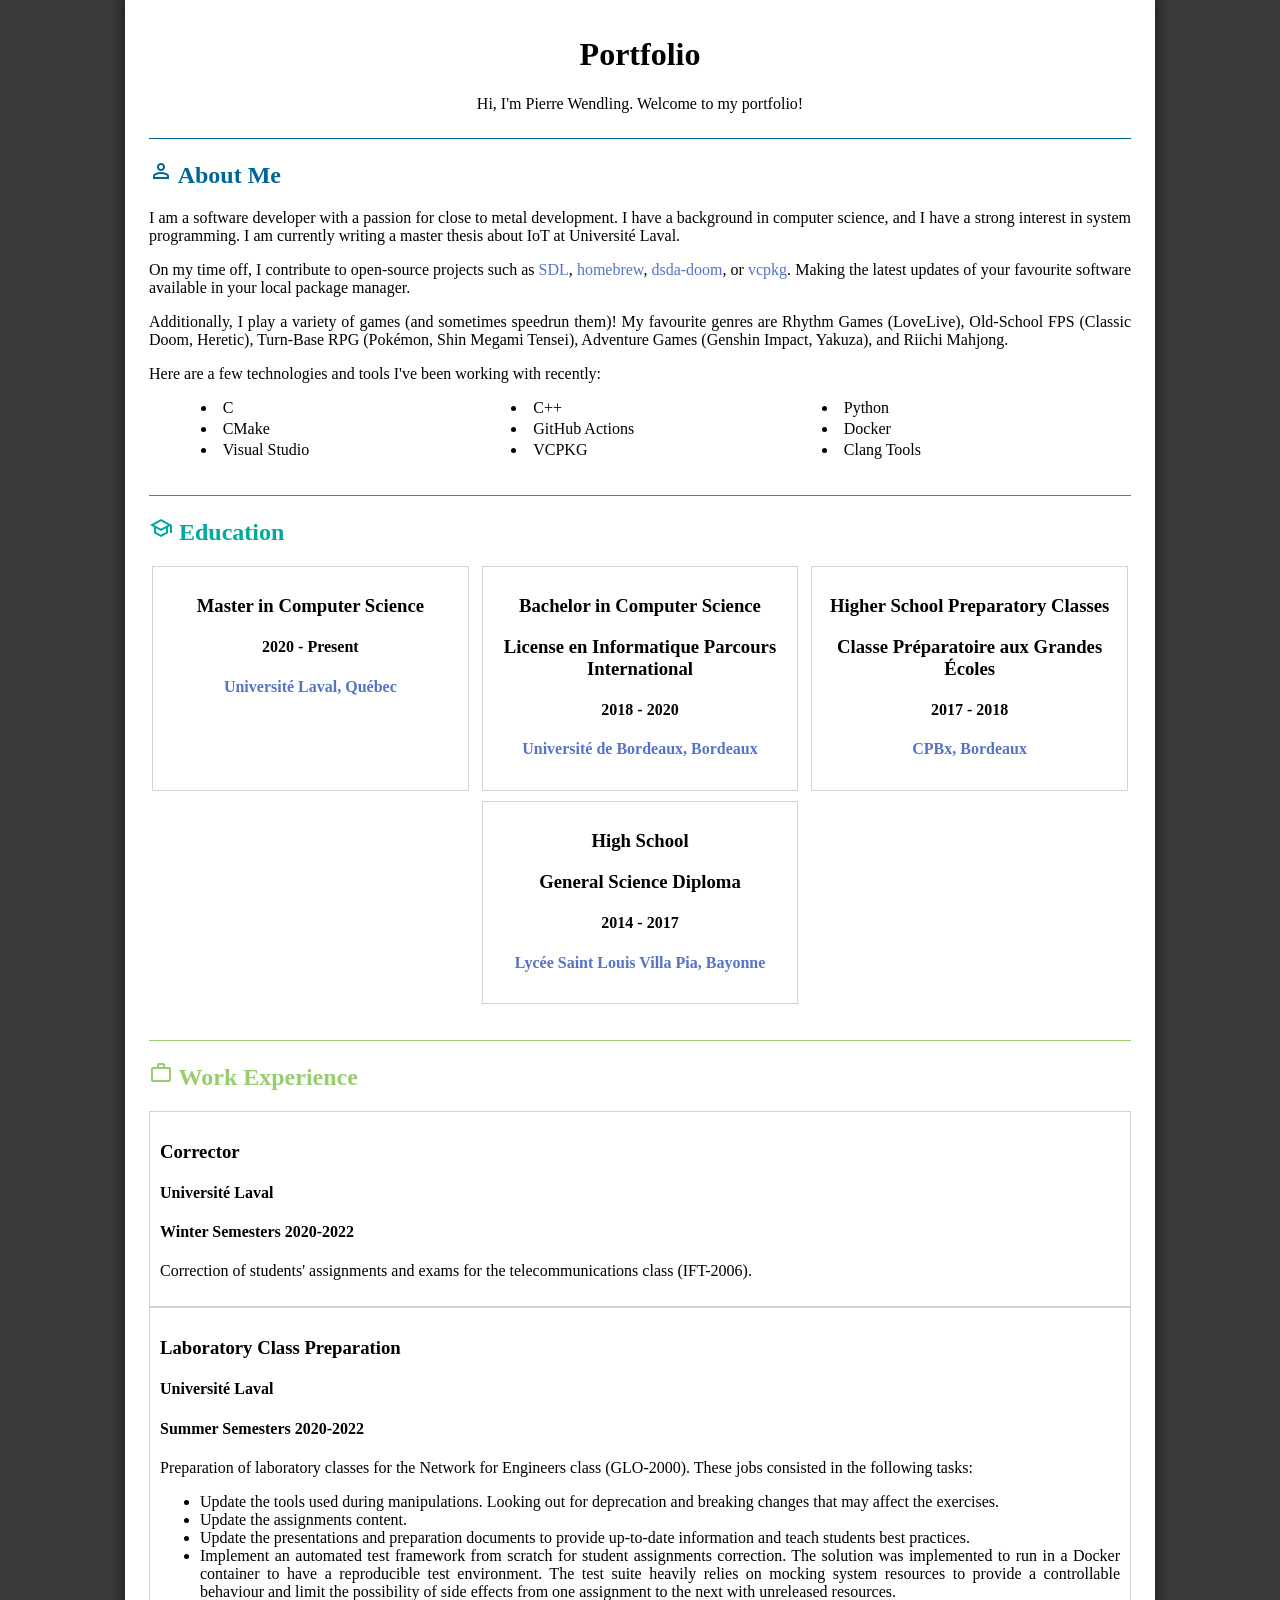
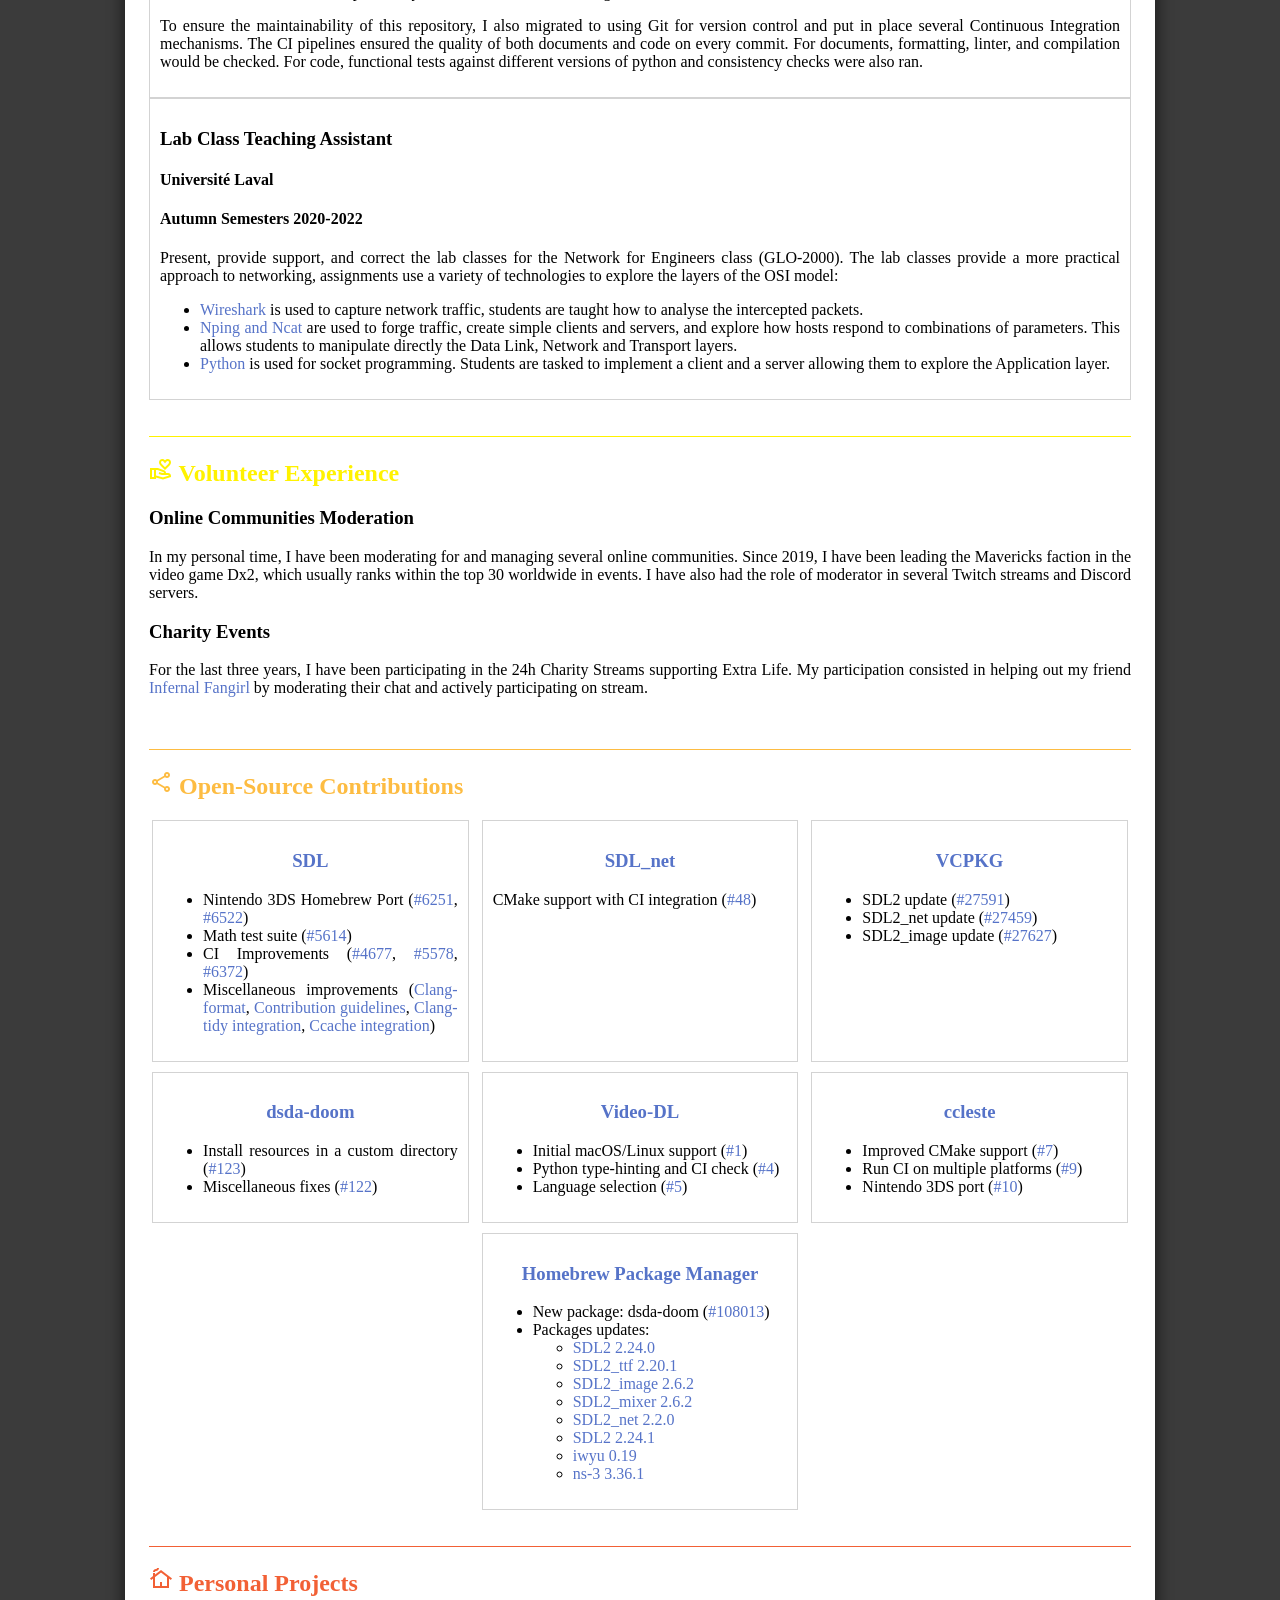
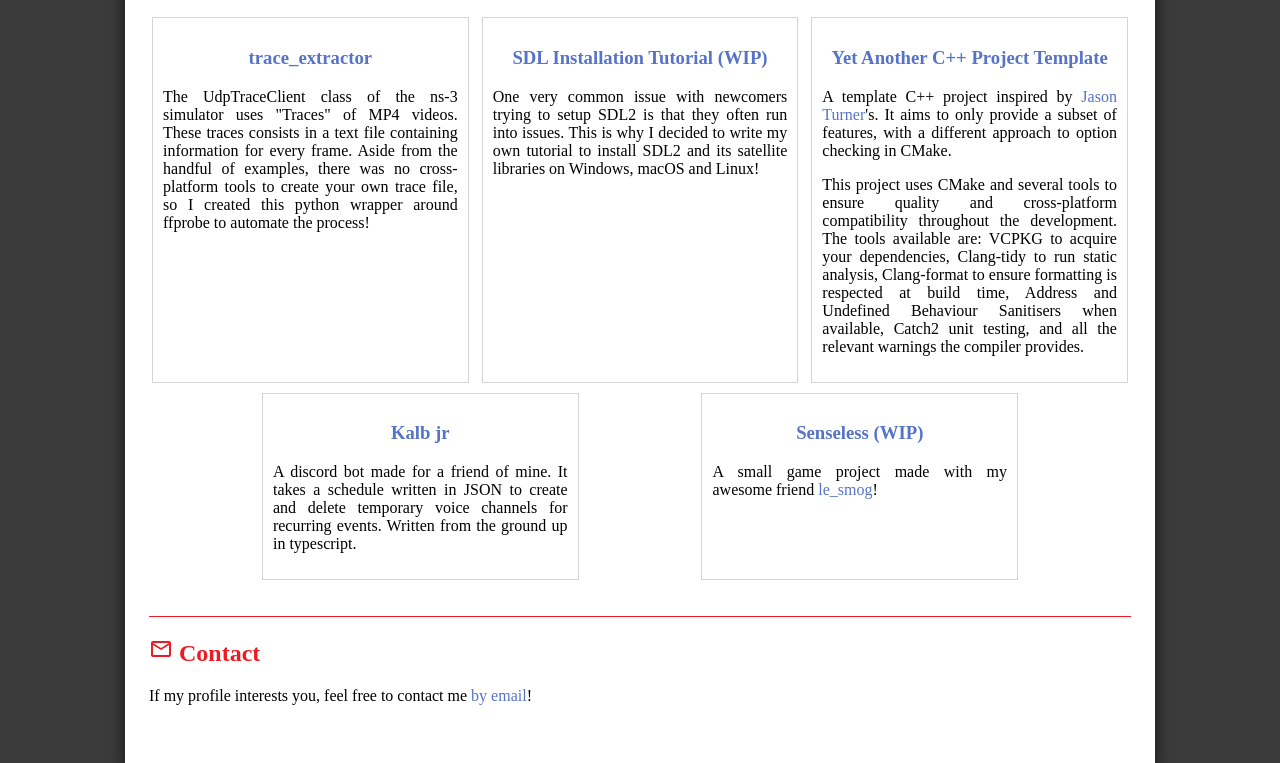
==== docs/index.html @ 78f1911e "Move files to please GitHub." ====
<!DOCTYPE html>
<html>
  <meta http-equiv="Content-Type" content="text/html; charset=UTF-8" />
  <meta name="viewport" content="width=device-width" />
  <head>
    <title>Portfolio</title>
    <link rel="stylesheet" href="styles.css" />
    <link
      href="https://fonts.googleapis.com/css2?family=Material+Symbols+Outlined"
      rel="stylesheet"
    />
  </head>
  <body>
    <div id="header">
      <h1>Portfolio</h1>
      <p>Hi, I'm Pierre Wendling. Welcome to my portfolio!</p>
    </div>
    <div id="main">
      <div class="category">
        <div class="category-header">
          <h2><i class="material-symbols-outlined">person</i> About Me</h2>
        </div>
        <p>
          I am a software developer with a passion for close to metal
          development. I have a background in computer science, and I have a
          strong interest in system programming. I am currently writing a master
          thesis about IoT at Université Laval.
        </p>
        <p>
          On my time off, I contribute to open-source projects such as
          <a href="https://libsdl.org/">SDL</a>,
          <a href="https://brew.sh/">homebrew</a>,
          <a href="https://github.com/kraflab/dsda-doom">dsda-doom</a>, or
          <a href="https://vcpkg.io/">vcpkg</a>. Making the latest updates of
          your favourite software available in your local package manager.
        </p>
        <p>
          Additionally, I play a variety of games (and sometimes speedrun them)!
          My favourite genres are Rhythm Games (LoveLive), Old-School FPS
          (Classic Doom, Heretic), Turn-Base RPG (Pokémon, Shin Megami Tensei),
          Adventure Games (Genshin Impact, Yakuza), and Riichi Mahjong.
        </p>
        <p>
          Here are a few technologies and tools I've been working with recently:
        </p>
        <div class="flex-list">
          <li>C</li>
          <li>C++</li>
          <li>Python</li>
          <li>CMake</li>
          <li>GitHub Actions</li>
          <li>Docker</li>
          <li>Visual Studio</li>
          <li>VCPKG</li>
          <li>Clang Tools</li>
        </div>
      </div>

      <div class="category">
        <div class="category-header">
          <h2><i class="material-symbols-outlined">school</i> Education</h2>
        </div>

        <div class="box">
          <div class="box-content">
            <h3>Master in Computer Science</h3>
            <h4>2020 - Present</h4>
            <h4><a href="https://ulaval.ca">Université Laval, Québec</a></h4>
          </div>
          <div class="box-content">
            <h3>Bachelor in Computer Science</h3>
            <h3>License en Informatique Parcours International</h3>
            <h4>2018 - 2020</h4>
            <h4>
              <a href="https://www.u-bordeaux.fr/"
                >Université de Bordeaux, Bordeaux</a
              >
            </h4>
          </div>
          <div class="box-content">
            <h3>Higher School Preparatory Classes</h3>
            <h3>Classe Préparatoire aux Grandes Écoles</h3>
            <h4>2017 - 2018</h4>
            <h4>
              <a
                href="https://jechoisis.u-bordeaux.fr/choisir/sciences-et-technologies/annees-preparatoires/cycle-preparatoire-de-bordeaux"
                >CPBx, Bordeaux</a
              >
            </h4>
          </div>
          <div class="box-content">
            <h3>High School</h3>
            <h3>General Science Diploma</h3>
            <h4>2014 - 2017</h4>
            <h4>
              <a href="https://www.villapia.fr/"
                >Lycée Saint Louis Villa Pia, Bayonne</a
              >
            </h4>
          </div>
        </div>
      </div>
      <div class="category">
        <div class="category-header">
          <h2><i class="material-symbols-outlined">work</i> Work Experience</h2>
        </div>

        <div class="standalone-box">
          <h3>Corrector</h3>
          <h4>Université Laval</h4>
          <h4>Winter Semesters 2020-2022</h4>
          <p>
            Correction of students' assignments and exams for the
            telecommunications class (IFT-2006).
          </p>
        </div>

        <div class="standalone-box">
          <h3>Laboratory Class Preparation</h3>
          <h4>Université Laval</h4>
          <h4>Summer Semesters 2020-2022</h4>
          <p>
            Preparation of laboratory classes for the Network for Engineers
            class (GLO-2000). These jobs consisted in the following tasks:
          </p>
          <ul>
            <li>
              Update the tools used during manipulations. Looking out for
              deprecation and breaking changes that may affect the exercises.
            </li>
            <li>Update the assignments content.</li>
            <li>
              Update the presentations and preparation documents to provide
              up-to-date information and teach students best practices.
            </li>
            <li>
              Implement an automated test framework from scratch for student
              assignments correction. The solution was implemented to run in a
              Docker container to have a reproducible test environment. The test
              suite heavily relies on mocking system resources to provide a
              controllable behaviour and limit the possibility of side effects
              from one assignment to the next with unreleased resources.
            </li>
          </ul>
          <p>
            To ensure the maintainability of this repository, I also migrated to
            using Git for version control and put in place several Continuous
            Integration mechanisms. The CI pipelines ensured the quality of both
            documents and code on every commit. For documents, formatting,
            linter, and compilation would be checked. For code, functional tests
            against different versions of python and consistency checks were
            also ran.
          </p>
        </div>

        <div class="standalone-box">
          <h3>Lab Class Teaching Assistant</h3>
          <h4>Université Laval</h4>
          <h4>Autumn Semesters 2020-2022</h4>
          <p>
            Present, provide support, and correct the lab classes for the
            Network for Engineers class (GLO-2000). The lab classes provide a
            more practical approach to networking, assignments use a variety of
            technologies to explore the layers of the OSI model:
          </p>
          <ul>
            <li>
              <a href="https://www.wireshark.org/">Wireshark</a> is used to
              capture network traffic, students are taught how to analyse the
              intercepted packets.
            </li>
            <li>
              <a href="https://nmap.org/">Nping and Ncat</a> are used to forge
              traffic, create simple clients and servers, and explore how hosts
              respond to combinations of parameters. This allows students to
              manipulate directly the Data Link, Network and Transport layers.
            </li>
            <li>
              <a href="https://www.python.org/">Python</a> is used for socket
              programming. Students are tasked to implement a client and a
              server allowing them to explore the Application layer.
            </li>
          </ul>
        </div>
      </div>
      <div class="category">
        <div class="category-header">
          <h2>
            <i class="material-symbols-outlined">volunteer_activism</i>
            Volunteer Experience
          </h2>
        </div>

        <h3>Online Communities Moderation</h3>

        <p>
          In my personal time, I have been moderating for and managing several
          online communities. Since 2019, I have been leading the Mavericks
          faction in the video game Dx2, which usually ranks within the top 30
          worldwide in events. I have also had the role of moderator in several
          Twitch streams and Discord servers.
        </p>

        <h3>Charity Events</h3>

        <p>
          For the last three years, I have been participating in the 24h Charity
          Streams supporting Extra Life. My participation consisted in helping
          out my friend
          <a href="https://www.twitch.tv/infernal_fangirl">Infernal Fangirl</a>
          by moderating their chat and actively participating on stream.
        </p>
      </div>
      <div class="category">
        <div class="category-header">
          <h2>
            <i class="material-symbols-outlined">share</i> Open-Source
            Contributions
          </h2>
        </div>

        <div class="box">
          <div class="box-content">
            <h3><a href="https://github.com/libsdl-org/SDL">SDL</a></h3>
            <ul>
              <li>
                Nintendo 3DS Homebrew Port (<a
                  href="https://github.com/libsdl-org/SDL/pull/6251"
                  >#6251</a
                >,
                <a href="https://github.com/libsdl-org/SDL/pull/6522">#6522</a>)
              </li>
              <li>
                Math test suite (<a
                  href="https://github.com/libsdl-org/SDL/pull/5614"
                  >#5614</a
                >)
              </li>
              <li>
                CI Improvements (<a
                  href="https://github.com/libsdl-org/SDL/pull/4677"
                  >#4677</a
                >,
                <a href="https://github.com/libsdl-org/SDL/pull/5578">#5578</a>,
                <a href="https://github.com/libsdl-org/SDL/pull/6372">#6372</a>)
              </li>
              <li>
                Miscellaneous improvements (<a
                  href="https://github.com/libsdl-org/SDL/pull/5622"
                  >Clang-format</a
                >,
                <a href="https://github.com/libsdl-org/SDL/pull/5967"
                  >Contribution guidelines</a
                >,
                <a href="https://github.com/libsdl-org/SDL/pull/6448"
                  >Clang-tidy integration</a
                >,
                <a href="https://github.com/libsdl-org/SDL/pull/6523"
                  >Ccache integration</a
                >)
              </li>
            </ul>
          </div>
          <div class="box-content">
            <h3><a href="https://github.com/libsdl-org/SDL_net">SDL_net</a></h3>
            <p>
              CMake support with CI integration (<a
                href="https://github.com/libsdl-org/SDL_net/pull/48"
                >#48</a
              >)
            </p>
          </div>
          <div class="box-content">
            <h3><a href="https://github.com/microsoft/vcpkg">VCPKG</a></h3>
            <ul>
              <li>
                SDL2 update (<a
                  href="https://github.com/microsoft/vcpkg/pull/27591"
                  >#27591</a
                >)
              </li>
              <li>
                SDL2_net update (<a
                  href="https://github.com/microsoft/vcpkg/pull/27459"
                  >#27459</a
                >)
              </li>
              <li>
                SDL2_image update (<a
                  href="https://github.com/microsoft/vcpkg/pull/27627"
                  >#27627</a
                >)
              </li>
            </ul>
          </div>
          <div class="box-content">
            <h3>
              <a href="https://github.com/kraflab/dsda-doom">dsda-doom</a>
            </h3>
            <ul>
              <li>
                Install resources in a custom directory (<a
                  href="https://github.com/kraflab/dsda-doom/pull/123"
                  >#123</a
                >)
              </li>
              <li>
                Miscellaneous fixes (<a
                  href="https://github.com/kraflab/dsda-doom/pull/122"
                  >#122</a
                >)
              </li>
            </ul>
          </div>
          <div class="box-content">
            <h3>
              <a href="https://github.com/Kenshin9977/video-dl">Video-DL</a>
            </h3>
            <ul>
              <li>
                Initial macOS/Linux support (<a
                  href="https://github.com/Kenshin9977/video-dl/pull/1"
                  >#1</a
                >)
              </li>
              <li>
                Python type-hinting and CI check (<a
                  href="https://github.com/Kenshin9977/video-dl/pull/4"
                  >#4</a
                >)
              </li>
              <li>
                Language selection (<a
                  href="https://github.com/Kenshin9977/video-dl/pull/5"
                  >#5</a
                >)
              </li>
            </ul>
          </div>
          <div class="box-content">
            <h3>
              <a href="https://github.com/ngagesdk/ccleste">ccleste</a>
            </h3>
            <ul>
              <li>
                Improved CMake support (<a
                  href="https://github.com/ngagesdk/ccleste/pull/7"
                  >#7</a
                >)
              </li>
              <li>
                Run CI on multiple platforms (<a
                  href="https://github.com/ngagesdk/ccleste/pull/9"
                  >#9</a
                >)
              </li>
              <li>
                Nintendo 3DS port (<a
                  href="https://github.com/ngagesdk/ccleste/pull/10"
                  >#10</a
                >)
              </li>
            </ul>
          </div>
          <div class="box-content">
            <h3>
              <a href="https://github.com/Homebrew/homebrew-core"
                >Homebrew Package Manager</a
              >
            </h3>
            <ul>
              <li>
                New package: dsda-doom (<a
                  href="https://github.com/Homebrew/homebrew-core/pull/108013"
                  >#108013</a
                >)
              </li>
              <li>
                Packages updates:
                <ul>
                  <li>
                    <a
                      href="https://github.com/Homebrew/homebrew-core/pull/108465"
                      >SDL2 2.24.0</a
                    >
                  </li>
                  <li>
                    <a
                      href="https://github.com/Homebrew/homebrew-core/pull/108466"
                      >SDL2_ttf 2.20.1</a
                    >
                  </li>
                  <li>
                    <a
                      href="https://github.com/Homebrew/homebrew-core/pull/108467"
                      >SDL2_image 2.6.2</a
                    >
                  </li>
                  <li>
                    <a
                      href="https://github.com/Homebrew/homebrew-core/pull/108468"
                      >SDL2_mixer 2.6.2</a
                    >
                  </li>
                  <li>
                    <a
                      href="https://github.com/Homebrew/homebrew-core/pull/108470"
                      >SDL2_net 2.2.0</a
                    >
                  </li>
                  <li>
                    <a
                      href="https://github.com/Homebrew/homebrew-core/pull/112374"
                      >SDL2 2.24.1</a
                    >
                  </li>
                  <li>
                    <a
                      href="https://github.com/Homebrew/homebrew-core/pull/115014"
                      >iwyu 0.19</a
                    >
                  </li>
                  <li>
                    <a
                      href="https://github.com/Homebrew/homebrew-core/pull/108075"
                      >ns-3 3.36.1</a
                    >
                  </li>
                </ul>
              </li>
            </ul>
          </div>
        </div>
      </div>
      <div class="category">
        <div class="category-header">
          <h2>
            <i class="material-symbols-outlined">cottage</i> Personal Projects
          </h2>
        </div>

        <div class="box">
          <div class="box-content">
            <h3>
              <a href="https://github.com/FtZPetruska/trace_extractor"
                >trace_extractor</a
              >
            </h3>
            <p>
              The UdpTraceClient class of the ns-3 simulator uses "Traces" of
              MP4 videos. These traces consists in a text file containing
              information for every frame. Aside from the handful of examples,
              there was no cross-platform tools to create your own trace file,
              so I created this python wrapper around ffprobe to automate the
              process!
            </p>
          </div>
          <div class="box-content">
            <h3>
              <a href="https://ftzpetruska.github.io/SDL_tutorial/"
                >SDL Installation Tutorial (WIP)</a
              >
            </h3>
            <p>
              One very common issue with newcomers trying to setup SDL2 is that
              they often run into issues. This is why I decided to write my own
              tutorial to install SDL2 and its satellite libraries on Windows,
              macOS and Linux!
            </p>
          </div>
          <div class="box-content">
            <h3>
              <a
                href="https://github.com/FtZPetruska/Yet-Another-cpp-Project-Template"
                >Yet Another C++ Project Template</a
              >
            </h3>
            <p>
              A template C++ project inspired by
              <a
                href="https://github.com/cpp-best-practices/gui_starter_template"
                >Jason Turner</a
              >'s. It aims to only provide a subset of features, with a
              different approach to option checking in CMake.
            </p>

            <p>
              This project uses CMake and several tools to ensure quality and
              cross-platform compatibility throughout the development. The tools
              available are: VCPKG to acquire your dependencies, Clang-tidy to
              run static analysis, Clang-format to ensure formatting is
              respected at build time, Address and Undefined Behaviour
              Sanitisers when available, Catch2 unit testing, and all the
              relevant warnings the compiler provides.
            </p>
          </div>
          <div class="box-content">
            <h3>
              <a href="https://github.com/FtZPetruska/Kalb-jr">Kalb jr</a>
            </h3>
            <p>
              A discord bot made for a friend of mine. It takes a schedule
              written in JSON to create and delete temporary voice channels for
              recurring events. Written from the ground up in typescript.
            </p>
          </div>
          <div class="box-content">
            <h3>
              <a href="https://github.com/FtZPetruska/Senseless"
                >Senseless (WIP)</a
              >
            </h3>
            <p>
              A small game project made with my awesome friend
              <a href="https://github.com/le-smog">le_smog</a>!
            </p>
          </div>
        </div>
      </div>
      <div class="category">
        <div class="category-header">
          <h2><i class="material-symbols-outlined">mail</i> Contact</h2>
        </div>
        <p>
          If my profile interests you, feel free to contact me
          <a href="mailto:pierre.wendling.4@gmail.com">by email</a>!
        </p>
      </div>
    </div>
  </body>
</html>
---- docs/styles.css ----
:root {
  --primary: black;
  --bgColour: white;
}

@media (prefers-color-scheme: dark) {
  :root {
    --primary: white;
    --bgColour: #1b1b1b;
  }
}

html {
  background-color: #3b3b3b;

  --rainbow1: #006795;
  --rainbow2: #00a99d;
  --rainbow3: #98cc70;
  --rainbow4: #fff200;
  --rainbow5: #fdbc42;
  --rainbow6: #f26035;
  --rainbow7: #ed1b23;
}

body {
  background-color: var(--bgColour);
  color: var(--primary);
  margin: auto;
  max-width: 1000px;
  padding: 15px;
  box-shadow: 0px 0px 12px 5px #00000061;
}

#header > * {
  text-align: center;
}

.category {
  padding: 1vh 1vh 1vh 1vh;
  margin-bottom: 2vh;
}

.category:nth-child(1) .category-header {
  color: var(--rainbow1);
  border-top: 1px solid var(--rainbow1);
}
.category:nth-child(2) .category-header {
  color: var(--rainbow2);
  border-top: 1px solid var(--rainbow2);
}
.category:nth-child(3) .category-header {
  color: var(--rainbow3);
  border-top: 1px solid var(--rainbow3);
}
.category:nth-child(4) .category-header {
  color: var(--rainbow4);
  border-top: 1px solid var(--rainbow4);
}
.category:nth-child(5) .category-header {
  color: var(--rainbow5);
  border-top: 1px solid var(--rainbow5);
}
.category:nth-child(6) .category-header {
  color: var(--rainbow6);
  border-top: 1px solid var(--rainbow6);
}
.category:nth-child(7) .category-header {
  color: var(--rainbow7);
  border-top: 1px solid var(--rainbow7);
}

a {
  text-decoration: none;
  color: #5673c8;
}

a:hover {
  color: lightblue;
}

#main,
p {
  text-align: justify;
}

.flex-list {
  display: flex;
  flex-flow: row wrap;
  gap: 3px;
  max-width: 100%;
  align-items: center;
  justify-content: center;
  margin-left: 50px;
}

.flex-list > li {
  flex: 0 0 33%;
  min-width: 200px;
}

.standalone-box {
  padding: 10px;
  border: 1px solid lightgray;
}

.box {
  display: flex;
  flex-flow: row wrap;
  justify-content: space-evenly;
  gap: 10px;
}

.box > .box-content {
  padding: 10px;
  border: 1px solid lightgray;
  flex: 0 1 90%;
}

@media (min-width: 760px) {
  .box > .box-content {
    flex: 0 1 40%;
  }
}

@media (min-width: 1000px) {
  .box > .box-content {
    flex: 0 1 30%;
  }
}

.box-content > h3 {
  text-align: center;
}

.box-content > h4 {
  text-align: center;
}
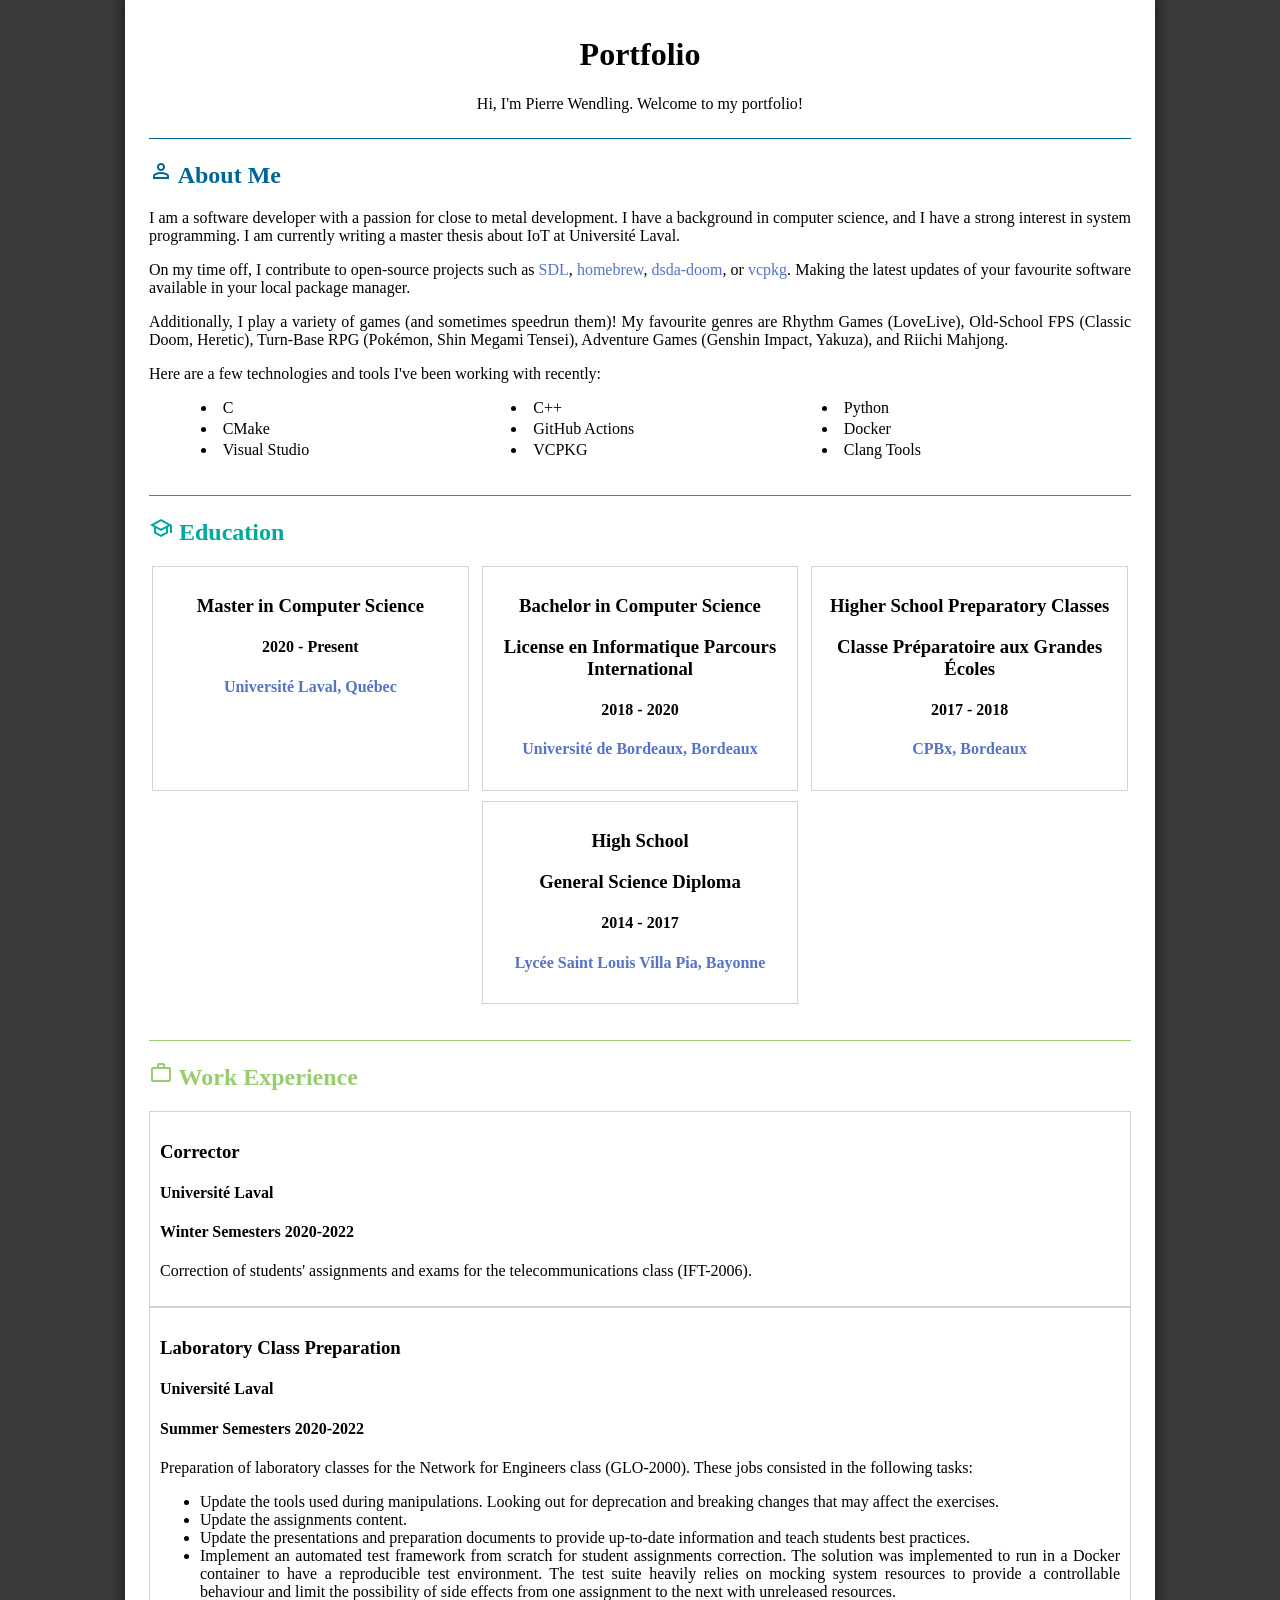
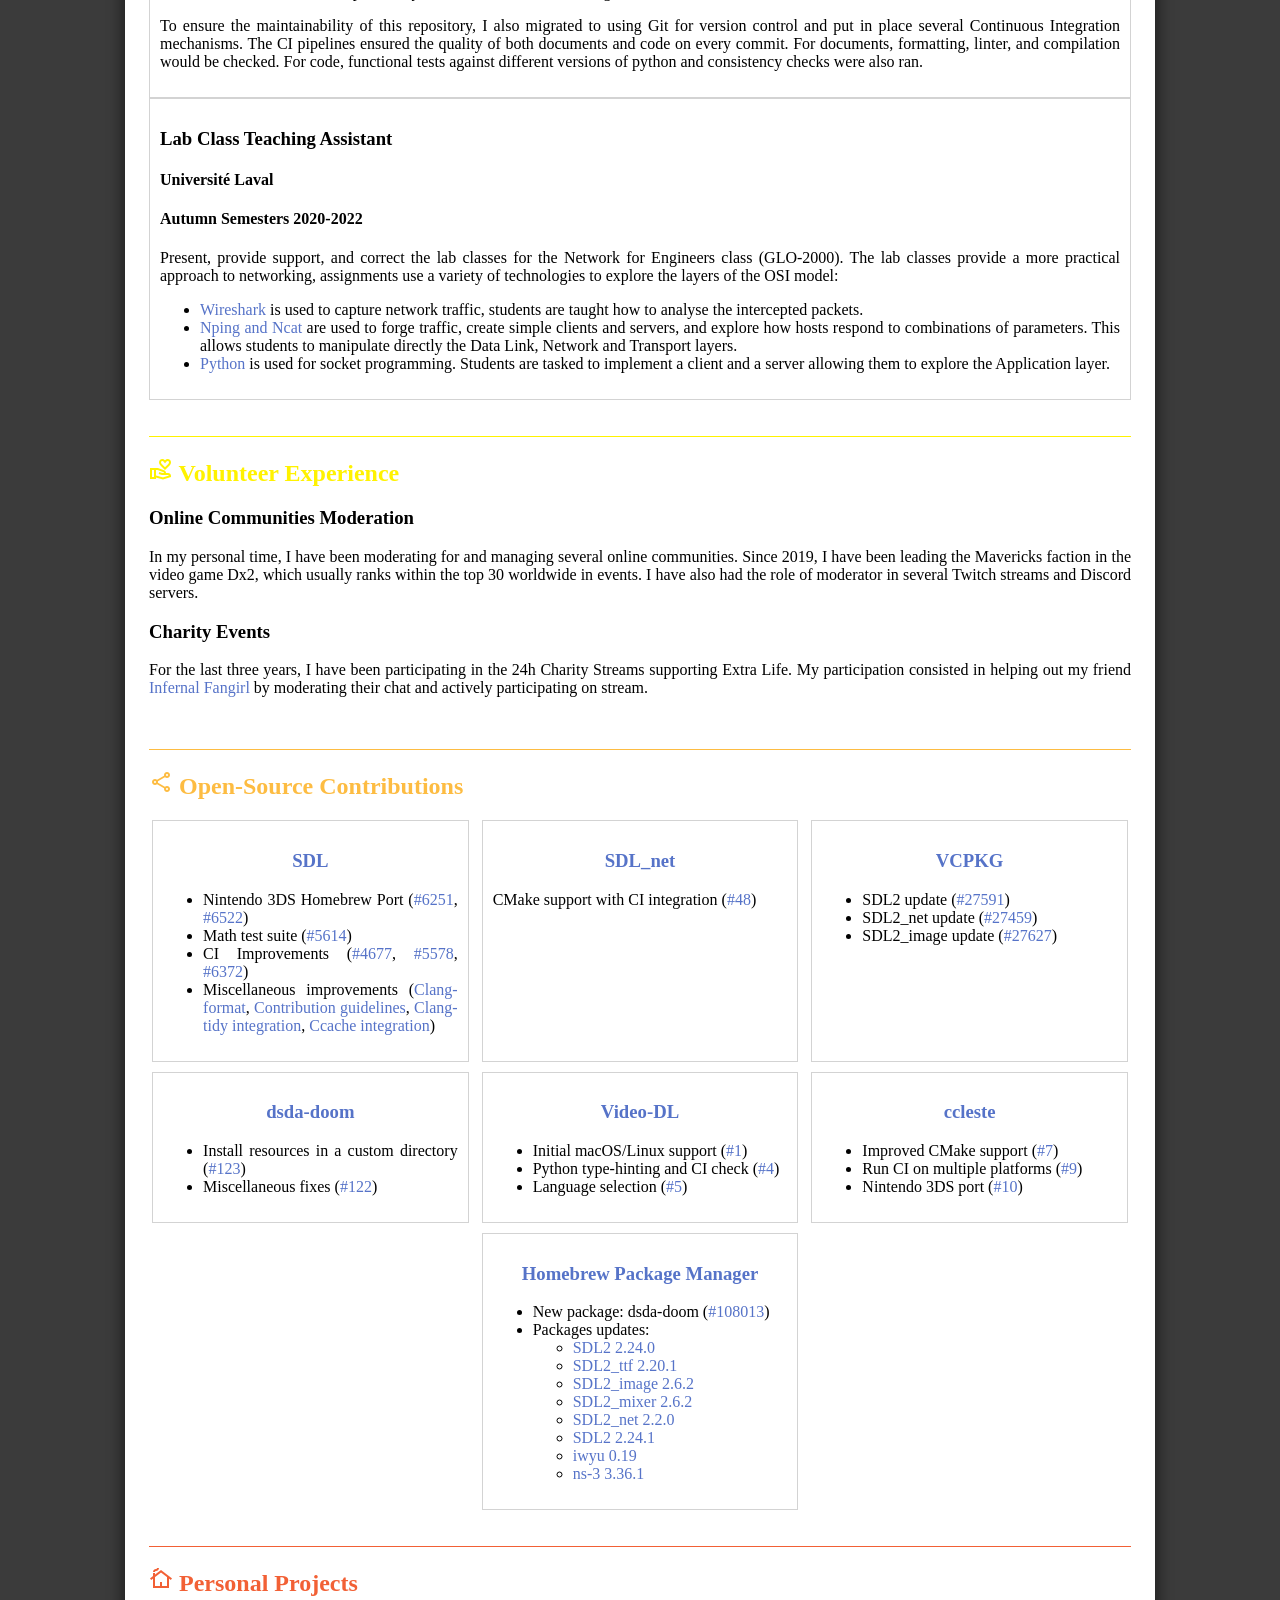
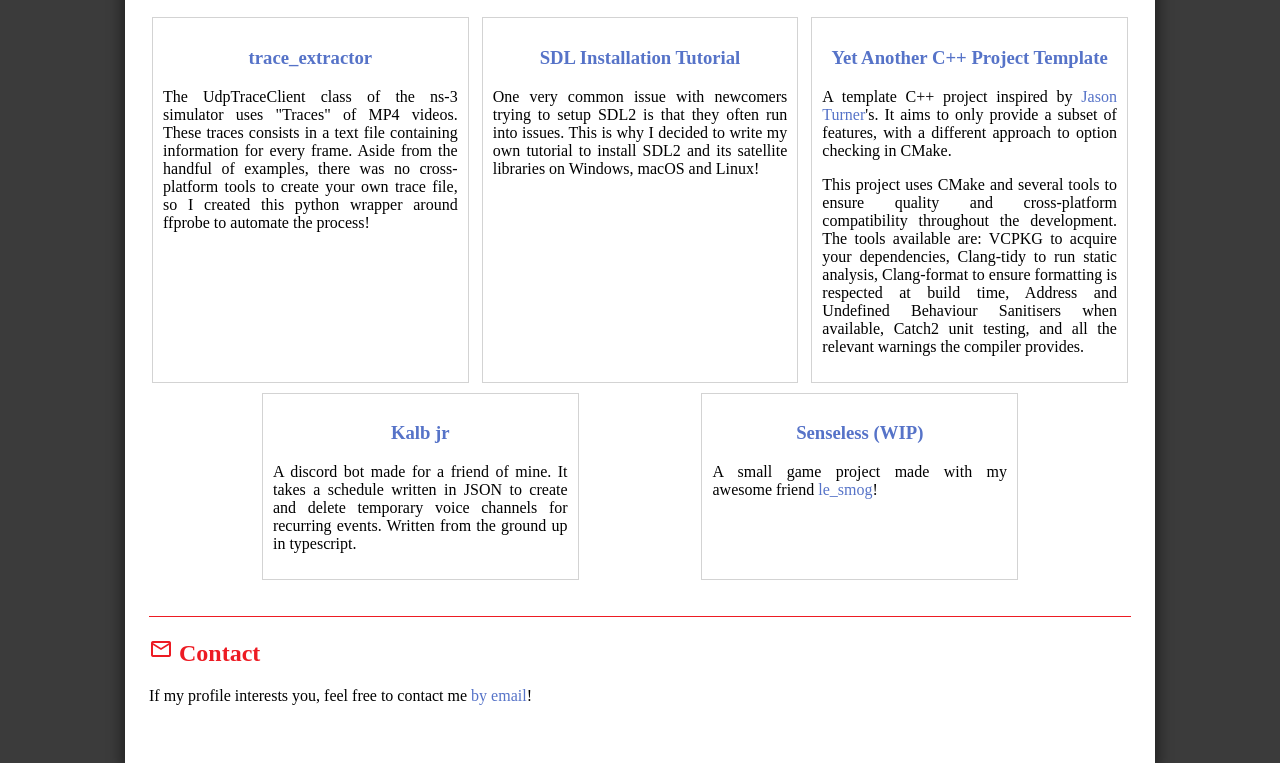
==== commit 9de23a04: "Remove `WIP` for SDL_tutorial, as it is published." ====
--- a/docs/index.html
+++ b/docs/index.html
@@ -458,7 +458,7 @@
           <div class="box-content">
             <h3>
               <a href="https://ftzpetruska.github.io/SDL_tutorial/"
-                >SDL Installation Tutorial (WIP)</a
+                >SDL Installation Tutorial</a
               >
             </h3>
             <p>
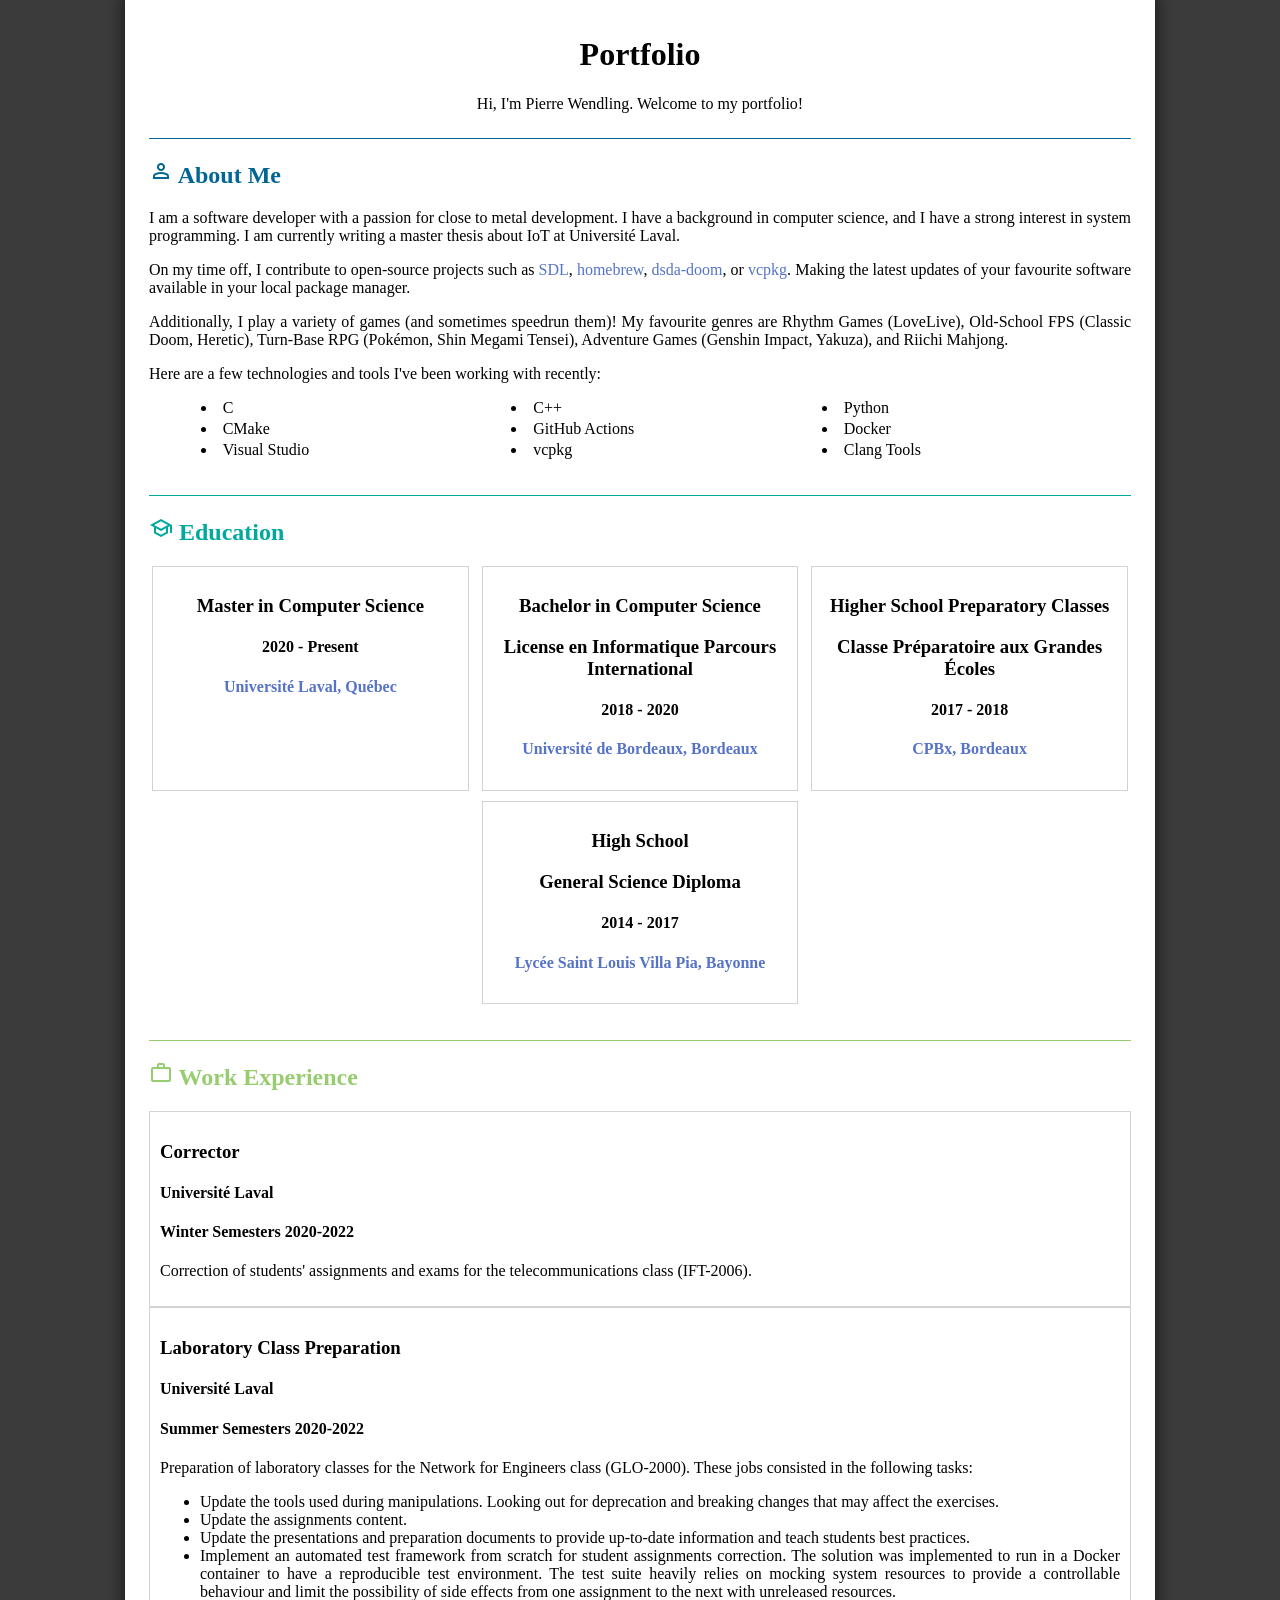
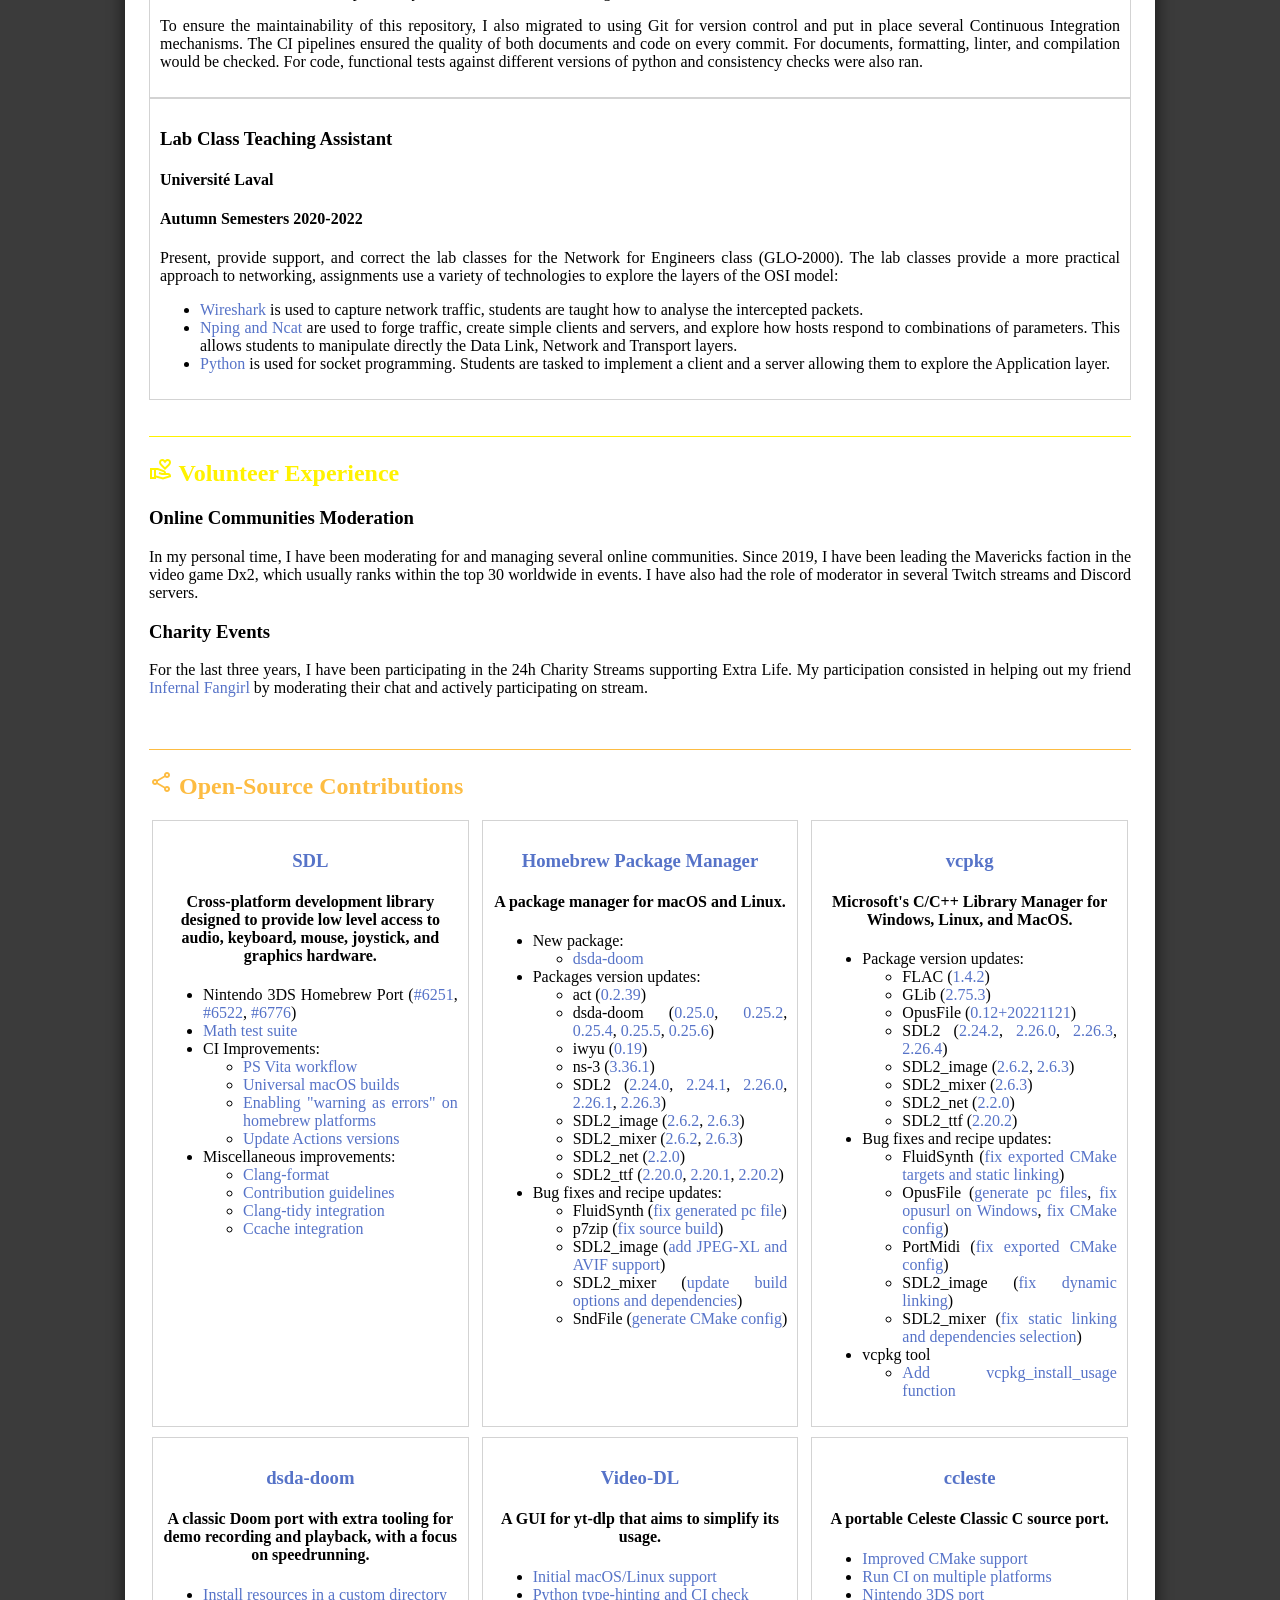
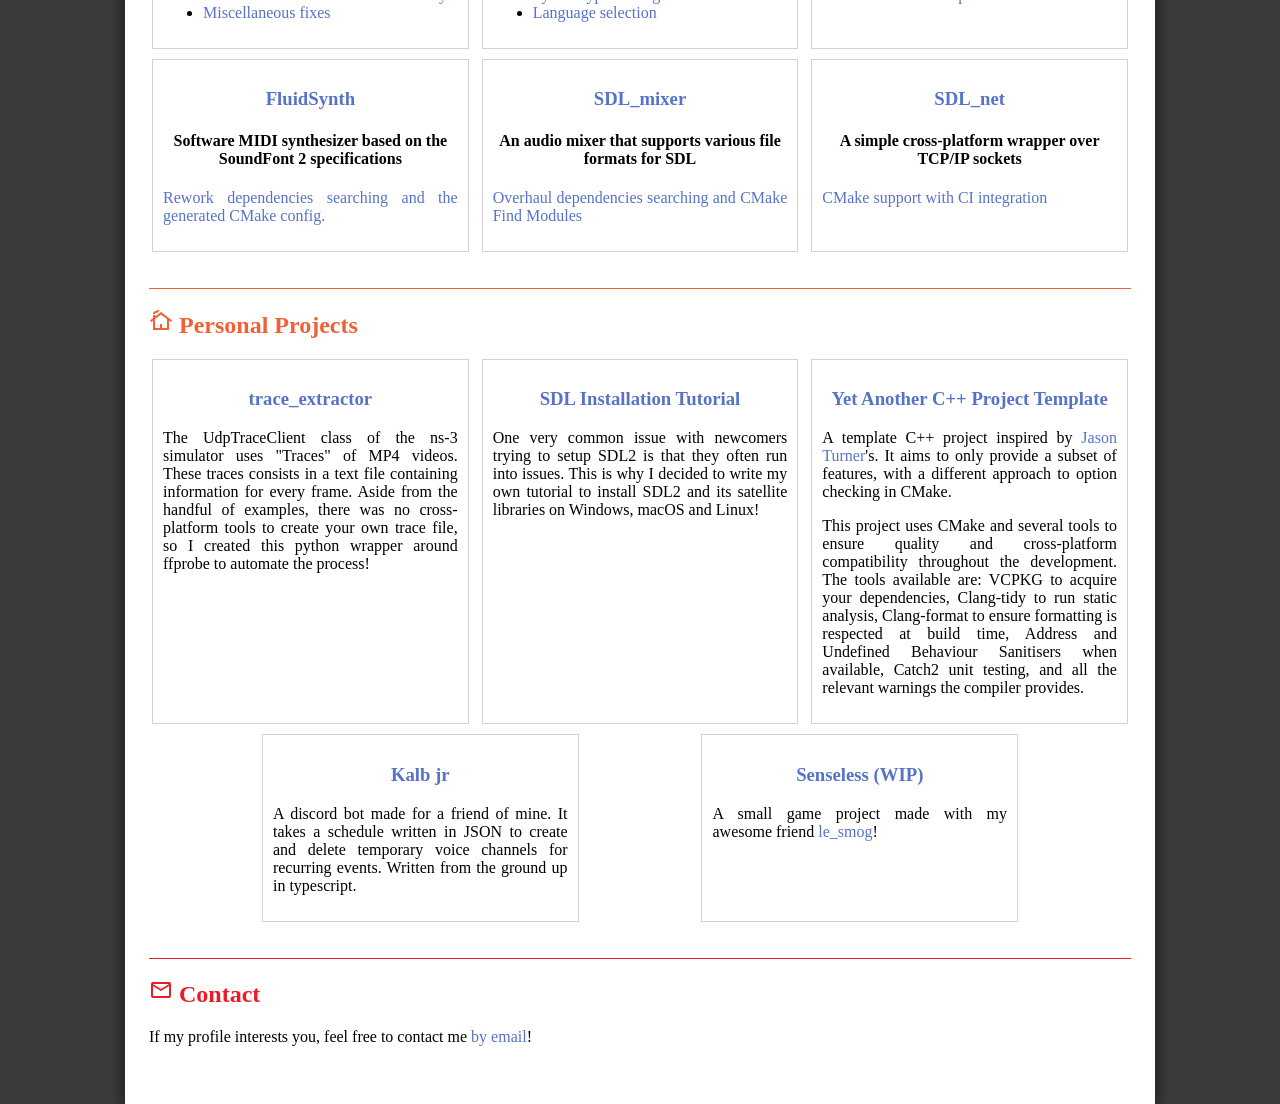
==== commit 611c488d: "Update contributions." ====
--- a/docs/index.html
+++ b/docs/index.html
@@ -51,7 +51,7 @@
           <li>GitHub Actions</li>
           <li>Docker</li>
           <li>Visual Studio</li>
-          <li>VCPKG</li>
+          <li>vcpkg</li>
           <li>Clang Tools</li>
         </div>
       </div>
@@ -222,143 +222,73 @@
         <div class="box">
           <div class="box-content">
             <h3><a href="https://github.com/libsdl-org/SDL">SDL</a></h3>
+            <h4>
+              Cross-platform development library designed to provide low level
+              access to audio, keyboard, mouse, joystick, and graphics hardware.
+            </h4>
             <ul>
               <li>
                 Nintendo 3DS Homebrew Port (<a
                   href="https://github.com/libsdl-org/SDL/pull/6251"
                   >#6251</a
                 >,
-                <a href="https://github.com/libsdl-org/SDL/pull/6522">#6522</a>)
-              </li>
-              <li>
-                Math test suite (<a
-                  href="https://github.com/libsdl-org/SDL/pull/5614"
-                  >#5614</a
-                >)
-              </li>
-              <li>
-                CI Improvements (<a
-                  href="https://github.com/libsdl-org/SDL/pull/4677"
-                  >#4677</a
-                >,
-                <a href="https://github.com/libsdl-org/SDL/pull/5578">#5578</a>,
-                <a href="https://github.com/libsdl-org/SDL/pull/6372">#6372</a>)
-              </li>
-              <li>
-                Miscellaneous improvements (<a
-                  href="https://github.com/libsdl-org/SDL/pull/5622"
-                  >Clang-format</a
-                >,
-                <a href="https://github.com/libsdl-org/SDL/pull/5967"
-                  >Contribution guidelines</a
-                >,
-                <a href="https://github.com/libsdl-org/SDL/pull/6448"
-                  >Clang-tidy integration</a
-                >,
-                <a href="https://github.com/libsdl-org/SDL/pull/6523"
-                  >Ccache integration</a
-                >)
-              </li>
-            </ul>
-          </div>
-          <div class="box-content">
-            <h3><a href="https://github.com/libsdl-org/SDL_net">SDL_net</a></h3>
-            <p>
-              CMake support with CI integration (<a
-                href="https://github.com/libsdl-org/SDL_net/pull/48"
-                >#48</a
-              >)
-            </p>
-          </div>
-          <div class="box-content">
-            <h3><a href="https://github.com/microsoft/vcpkg">VCPKG</a></h3>
-            <ul>
-              <li>
-                SDL2 update (<a
-                  href="https://github.com/microsoft/vcpkg/pull/27591"
-                  >#27591</a
-                >)
-              </li>
-              <li>
-                SDL2_net update (<a
-                  href="https://github.com/microsoft/vcpkg/pull/27459"
-                  >#27459</a
-                >)
-              </li>
-              <li>
-                SDL2_image update (<a
-                  href="https://github.com/microsoft/vcpkg/pull/27627"
-                  >#27627</a
-                >)
-              </li>
-            </ul>
-          </div>
-          <div class="box-content">
-            <h3>
-              <a href="https://github.com/kraflab/dsda-doom">dsda-doom</a>
-            </h3>
-            <ul>
-              <li>
-                Install resources in a custom directory (<a
-                  href="https://github.com/kraflab/dsda-doom/pull/123"
-                  >#123</a
-                >)
-              </li>
-              <li>
-                Miscellaneous fixes (<a
-                  href="https://github.com/kraflab/dsda-doom/pull/122"
-                  >#122</a
-                >)
-              </li>
-            </ul>
-          </div>
-          <div class="box-content">
-            <h3>
-              <a href="https://github.com/Kenshin9977/video-dl">Video-DL</a>
-            </h3>
-            <ul>
-              <li>
-                Initial macOS/Linux support (<a
-                  href="https://github.com/Kenshin9977/video-dl/pull/1"
-                  >#1</a
-                >)
-              </li>
-              <li>
-                Python type-hinting and CI check (<a
-                  href="https://github.com/Kenshin9977/video-dl/pull/4"
-                  >#4</a
-                >)
-              </li>
-              <li>
-                Language selection (<a
-                  href="https://github.com/Kenshin9977/video-dl/pull/5"
-                  >#5</a
-                >)
-              </li>
-            </ul>
-          </div>
-          <div class="box-content">
-            <h3>
-              <a href="https://github.com/ngagesdk/ccleste">ccleste</a>
-            </h3>
-            <ul>
-              <li>
-                Improved CMake support (<a
-                  href="https://github.com/ngagesdk/ccleste/pull/7"
-                  >#7</a
-                >)
-              </li>
-              <li>
-                Run CI on multiple platforms (<a
-                  href="https://github.com/ngagesdk/ccleste/pull/9"
-                  >#9</a
-                >)
-              </li>
-              <li>
-                Nintendo 3DS port (<a
-                  href="https://github.com/ngagesdk/ccleste/pull/10"
-                  >#10</a
-                >)
+                <a href="https://github.com/libsdl-org/SDL/pull/6522">#6522</a>,
+                <a href="https://github.com/libsdl-org/SDL/pull/6776">#6776</a>)
+              </li>
+              <li>
+                <a href="https://github.com/libsdl-org/SDL/pull/5614"
+                  >Math test suite</a
+                >
+              </li>
+              <li>
+                CI Improvements:
+                <ul>
+                  <li>
+                    <a href="https://github.com/libsdl-org/SDL/pull/4677"
+                      >PS Vita workflow</a
+                    >
+                  </li>
+                  <li>
+                    <a href="https://github.com/libsdl-org/SDL/pull/5578"
+                      >Universal macOS builds</a
+                    >
+                  </li>
+                  <li>
+                    <a href="https://github.com/libsdl-org/SDL/pull/6372"
+                      >Enabling "warning as errors" on homebrew platforms</a
+                    >
+                  </li>
+                  <li>
+                    <a href="https://github.com/libsdl-org/SDL/pull/6386"
+                      >Update Actions versions</a
+                    >
+                  </li>
+                </ul>
+              </li>
+              <li>
+                Miscellaneous improvements:
+                <ul>
+                  <li>
+                    <a href="https://github.com/libsdl-org/SDL/pull/5622"
+                      >Clang-format</a
+                    >
+                  </li>
+                  <li>
+                    <a href="https://github.com/libsdl-org/SDL/pull/5967"
+                      >Contribution guidelines</a
+                    >
+                  </li>
+                  <li>
+                    <a href="https://github.com/libsdl-org/SDL/pull/6448"
+                      >Clang-tidy integration</a
+                    >
+                  </li>
+                  <li>
+                    <a href="https://github.com/libsdl-org/SDL/pull/6523"
+                      >Ccache integration</a
+                    >
+                  </li>
+                </ul>
               </li>
             </ul>
           </div>
@@ -368,67 +298,386 @@
                 >Homebrew Package Manager</a
               >
             </h3>
+            <h4>A package manager for macOS and Linux.</h4>
             <ul>
               <li>
-                New package: dsda-doom (<a
-                  href="https://github.com/Homebrew/homebrew-core/pull/108013"
-                  >#108013</a
-                >)
-              </li>
-              <li>
-                Packages updates:
+                New package:
                 <ul>
                   <li>
                     <a
+                      href="https://github.com/Homebrew/homebrew-core/pull/108013"
+                      >dsda-doom</a
+                    >
+                  </li>
+                </ul>
+              </li>
+              <li>
+                Packages version updates:
+                <ul>
+                  <li>
+                    act (<a
+                      href="https://github.com/Homebrew/homebrew-core/pull/120760"
+                      >0.2.39</a
+                    >)
+                  </li>
+                  <li>
+                    dsda-doom (<a
+                      href="https://github.com/Homebrew/homebrew-core/pull/118830"
+                      >0.25.0</a
+                    >,
+                    <a
+                      href="https://github.com/Homebrew/homebrew-core/pull/119159"
+                      >0.25.2</a
+                    >,
+                    <a
+                      href="https://github.com/Homebrew/homebrew-core/pull/120260"
+                      >0.25.4</a
+                    >,
+                    <a
+                      href="https://github.com/Homebrew/homebrew-core/pull/120665"
+                      >0.25.5</a
+                    >,
+                    <a
+                      href="https://github.com/Homebrew/homebrew-core/pull/120677"
+                      >0.25.6</a
+                    >)
+                  </li>
+                  <li>
+                    iwyu (<a
+                      href="https://github.com/Homebrew/homebrew-core/pull/115014"
+                      >0.19</a
+                    >)
+                  </li>
+                  <li>
+                    ns-3 (<a
+                      href="https://github.com/Homebrew/homebrew-core/pull/108075"
+                      >3.36.1</a
+                    >)
+                  </li>
+                  <li>
+                    SDL2 (<a
                       href="https://github.com/Homebrew/homebrew-core/pull/108465"
-                      >SDL2 2.24.0</a
-                    >
-                  </li>
-                  <li>
+                      >2.24.0</a
+                    >,
+                    <a
+                      href="https://github.com/Homebrew/homebrew-core/pull/112374"
+                      >2.24.1</a
+                    >,
+                    <a
+                      href="https://github.com/Homebrew/homebrew-core/pull/116395"
+                      >2.26.0</a
+                    >,
+                    <a
+                      href="https://github.com/Homebrew/homebrew-core/pull/117110"
+                      >2.26.1</a
+                    >,
+                    <a
+                      href="https://github.com/Homebrew/homebrew-core/pull/122482"
+                      >2.26.3</a
+                    >)
+                  </li>
+                  <li>
+                    SDL2_image (<a
+                      href="https://github.com/Homebrew/homebrew-core/pull/108467"
+                      >2.6.2</a
+                    >,
+                    <a
+                      href="https://github.com/Homebrew/homebrew-core/pull/122489"
+                      >2.6.3</a
+                    >)
+                  </li>
+                  <li>
+                    SDL2_mixer (<a
+                      href="https://github.com/Homebrew/homebrew-core/pull/108468"
+                      >2.6.2</a
+                    >,
+                    <a
+                      href="https://github.com/Homebrew/homebrew-core/pull/122500"
+                      >2.6.3</a
+                    >)
+                  </li>
+                  <li>
+                    SDL2_net (<a
+                      href="https://github.com/Homebrew/homebrew-core/pull/108470"
+                      >2.2.0</a
+                    >)
+                  </li>
+                  <li>
+                    SDL2_ttf (<a
+                      href="https://github.com/Homebrew/homebrew-core/pull/105917"
+                      >2.20.0</a
+                    >,
                     <a
                       href="https://github.com/Homebrew/homebrew-core/pull/108466"
-                      >SDL2_ttf 2.20.1</a
-                    >
-                  </li>
-                  <li>
-                    <a
-                      href="https://github.com/Homebrew/homebrew-core/pull/108467"
-                      >SDL2_image 2.6.2</a
-                    >
-                  </li>
-                  <li>
-                    <a
-                      href="https://github.com/Homebrew/homebrew-core/pull/108468"
-                      >SDL2_mixer 2.6.2</a
-                    >
-                  </li>
-                  <li>
-                    <a
-                      href="https://github.com/Homebrew/homebrew-core/pull/108470"
-                      >SDL2_net 2.2.0</a
-                    >
-                  </li>
-                  <li>
-                    <a
-                      href="https://github.com/Homebrew/homebrew-core/pull/112374"
-                      >SDL2 2.24.1</a
-                    >
-                  </li>
-                  <li>
-                    <a
-                      href="https://github.com/Homebrew/homebrew-core/pull/115014"
-                      >iwyu 0.19</a
-                    >
-                  </li>
-                  <li>
-                    <a
-                      href="https://github.com/Homebrew/homebrew-core/pull/108075"
-                      >ns-3 3.36.1</a
-                    >
+                      >2.20.1</a
+                    >,
+                    <a
+                      href="https://github.com/Homebrew/homebrew-core/pull/122505"
+                      >2.20.2</a
+                    >)
                   </li>
                 </ul>
               </li>
+              <li>
+                Bug fixes and recipe updates:
+                <ul>
+                  <li>
+                    FluidSynth (<a
+                      href="https://github.com/Homebrew/homebrew-core/pull/126004"
+                      >fix generated pc file</a
+                    >)
+                  </li>
+                  <li>
+                    p7zip (<a
+                      href="https://github.com/Homebrew/homebrew-core/pull/124758"
+                      >fix source build</a
+                    >)
+                  </li>
+                  <li>
+                    SDL2_image (<a
+                      href="https://github.com/Homebrew/homebrew-core/pull/118211"
+                      >add JPEG-XL and AVIF support</a
+                    >)
+                  </li>
+                  <li>
+                    SDL2_mixer (<a
+                      href="https://github.com/Homebrew/homebrew-core/pull/123028"
+                      >update build options and dependencies</a
+                    >)
+                  </li>
+                  <li>
+                    SndFile (<a
+                      href="https://github.com/Homebrew/homebrew-core/pull/123663"
+                      >generate CMake config</a
+                    >)
+                  </li>
+                </ul>
+              </li>
             </ul>
+          </div>
+          <div class="box-content">
+            <h3><a href="https://github.com/microsoft/vcpkg">vcpkg</a></h3>
+            <h4>
+              Microsoft's C/C++ Library Manager for Windows, Linux, and MacOS.
+            </h4>
+            <ul>
+              <li>
+                Package version updates:
+                <ul>
+                  <li>
+                    FLAC (<a
+                      href="https://github.com/microsoft/vcpkg/pull/29584"
+                      >1.4.2</a
+                    >)
+                  </li>
+                  <li>
+                    GLib (<a
+                      href="https://github.com/microsoft/vcpkg/pull/29644"
+                      >2.75.3</a
+                    >)
+                  </li>
+                  <li>
+                    OpusFile (<a
+                      href="https://github.com/microsoft/vcpkg/pull/29603"
+                      >0.12+20221121</a
+                    >)
+                  </li>
+                  <li>
+                    SDL2 (<a
+                      href="https://github.com/microsoft/vcpkg/pull/27591"
+                      >2.24.2</a
+                    >,
+                    <a href="https://github.com/microsoft/vcpkg/pull/27947"
+                      >2.26.0</a
+                    >,
+                    <a href="https://github.com/microsoft/vcpkg/pull/29484"
+                      >2.26.3</a
+                    >,
+                    <a href="https://github.com/microsoft/vcpkg/pull/30054"
+                      >2.26.4</a
+                    >)
+                  </li>
+                  <li>
+                    SDL2_image (<a
+                      href="https://github.com/microsoft/vcpkg/pull/27627"
+                      >2.6.2</a
+                    >,
+                    <a href="https://github.com/microsoft/vcpkg/pull/29485"
+                      >2.6.3</a
+                    >)
+                  </li>
+                  <li>
+                    SDL2_mixer (<a
+                      href="https://github.com/microsoft/vcpkg/pull/29487"
+                      >2.6.3</a
+                    >)
+                  </li>
+                  <li>
+                    SDL2_net (<a
+                      href="https://github.com/microsoft/vcpkg/pull/27459"
+                      >2.2.0</a
+                    >)
+                  </li>
+                  <li>
+                    SDL2_ttf (<a
+                      href="https://github.com/microsoft/vcpkg/pull/29488"
+                      >2.20.2</a
+                    >)
+                  </li>
+                </ul>
+              </li>
+              <li>
+                Bug fixes and recipe updates:
+                <ul>
+                  <li>
+                    FluidSynth (<a
+                      href="https://github.com/microsoft/vcpkg/pull/29636"
+                      >fix exported CMake targets and static linking</a
+                    >)
+                  </li>
+                  <li>
+                    OpusFile (<a
+                      href="https://github.com/microsoft/vcpkg/pull/29511"
+                      >generate pc files</a
+                    >,
+                    <a href="https://github.com/microsoft/vcpkg/pull/29603"
+                      >fix opusurl on Windows</a
+                    >,
+                    <a href="https://github.com/microsoft/vcpkg/pull/29640"
+                      >fix CMake config</a
+                    >)
+                  </li>
+                  <li>
+                    PortMidi (<a
+                      href="https://github.com/microsoft/vcpkg/pull/30265"
+                      >fix exported CMake config</a
+                    >)
+                  </li>
+                  <li>
+                    SDL2_image (<a
+                      href="https://github.com/microsoft/vcpkg/pull/28137"
+                      >fix dynamic linking</a
+                    >)
+                  </li>
+                  <li>
+                    SDL2_mixer (<a
+                      href="https://github.com/microsoft/vcpkg/pull/29681"
+                      >fix static linking and dependencies selection</a
+                    >)
+                  </li>
+                </ul>
+              </li>
+              <li>
+                vcpkg tool
+                <ul>
+                  <li>
+                    <a href="https://github.com/microsoft/vcpkg/pull/30275"
+                      >Add vcpkg_install_usage function</a
+                    >
+                  </li>
+                </ul>
+              </li>
+            </ul>
+          </div>
+          <div class="box-content">
+            <h3>
+              <a href="https://github.com/kraflab/dsda-doom">dsda-doom</a>
+            </h3>
+            <h4>
+              A classic Doom port with extra tooling for demo recording and
+              playback, with a focus on speedrunning.
+            </h4>
+            <ul>
+              <li>
+                <a href="https://github.com/kraflab/dsda-doom/pull/123">
+                  Install resources in a custom directory
+                </a>
+              </li>
+              <li>
+                <a href="https://github.com/kraflab/dsda-doom/pull/122">
+                  Miscellaneous fixes
+                </a>
+              </li>
+            </ul>
+          </div>
+          <div class="box-content">
+            <h3>
+              <a href="https://github.com/Kenshin9977/video-dl">Video-DL</a>
+            </h3>
+            <h4>A GUI for yt-dlp that aims to simplify its usage.</h4>
+            <ul>
+              <li>
+                <a href="https://github.com/Kenshin9977/video-dl/pull/1">
+                  Initial macOS/Linux support
+                </a>
+              </li>
+              <li>
+                <a href="https://github.com/Kenshin9977/video-dl/pull/4">
+                  Python type-hinting and CI check
+                </a>
+              </li>
+              <li>
+                <a href="https://github.com/Kenshin9977/video-dl/pull/5">
+                  Language selection
+                </a>
+              </li>
+            </ul>
+          </div>
+          <div class="box-content">
+            <h3>
+              <a href="https://github.com/ngagesdk/ccleste">ccleste</a>
+            </h3>
+            <h4>A portable Celeste Classic C source port.</h4>
+            <ul>
+              <li>
+                <a href="https://github.com/ngagesdk/ccleste/pull/7">
+                  Improved CMake support
+                </a>
+              </li>
+              <li>
+                <a href="https://github.com/ngagesdk/ccleste/pull/9">
+                  Run CI on multiple platforms
+                </a>
+              </li>
+              <li>
+                <a href="https://github.com/ngagesdk/ccleste/pull/10">
+                  Nintendo 3DS port
+                </a>
+              </li>
+            </ul>
+          </div>
+          <div class="box-content">
+            <h3>
+              <a href="https://github.com/FluidSynth/fluidsynth">FluidSynth</a>
+            </h3>
+            <h4>
+              Software MIDI synthesizer based on the SoundFont 2 specifications
+            </h4>
+            <p>
+              <a href="https://github.com/FluidSynth/fluidsynth/pull/1211">
+                Rework dependencies searching and the generated CMake config.
+              </a>
+            </p>
+          </div>
+          <div class="box-content">
+            <h3>
+              <a href="https://github.com/libsdl-org/SDL_mixer">SDL_mixer</a>
+            </h3>
+            <h4>An audio mixer that supports various file formats for SDL</h4>
+            <p>
+              <a href="https://github.com/libsdl-org/SDL_mixer/pull/504">
+                Overhaul dependencies searching and CMake Find Modules
+              </a>
+            </p>
+          </div>
+          <div class="box-content">
+            <h3><a href="https://github.com/libsdl-org/SDL_net">SDL_net</a></h3>
+            <h4>A simple cross-platform wrapper over TCP/IP sockets</h4>
+            <p>
+              <a href="https://github.com/libsdl-org/SDL_net/pull/48">
+                CMake support with CI integration
+              </a>
+            </p>
           </div>
         </div>
       </div>
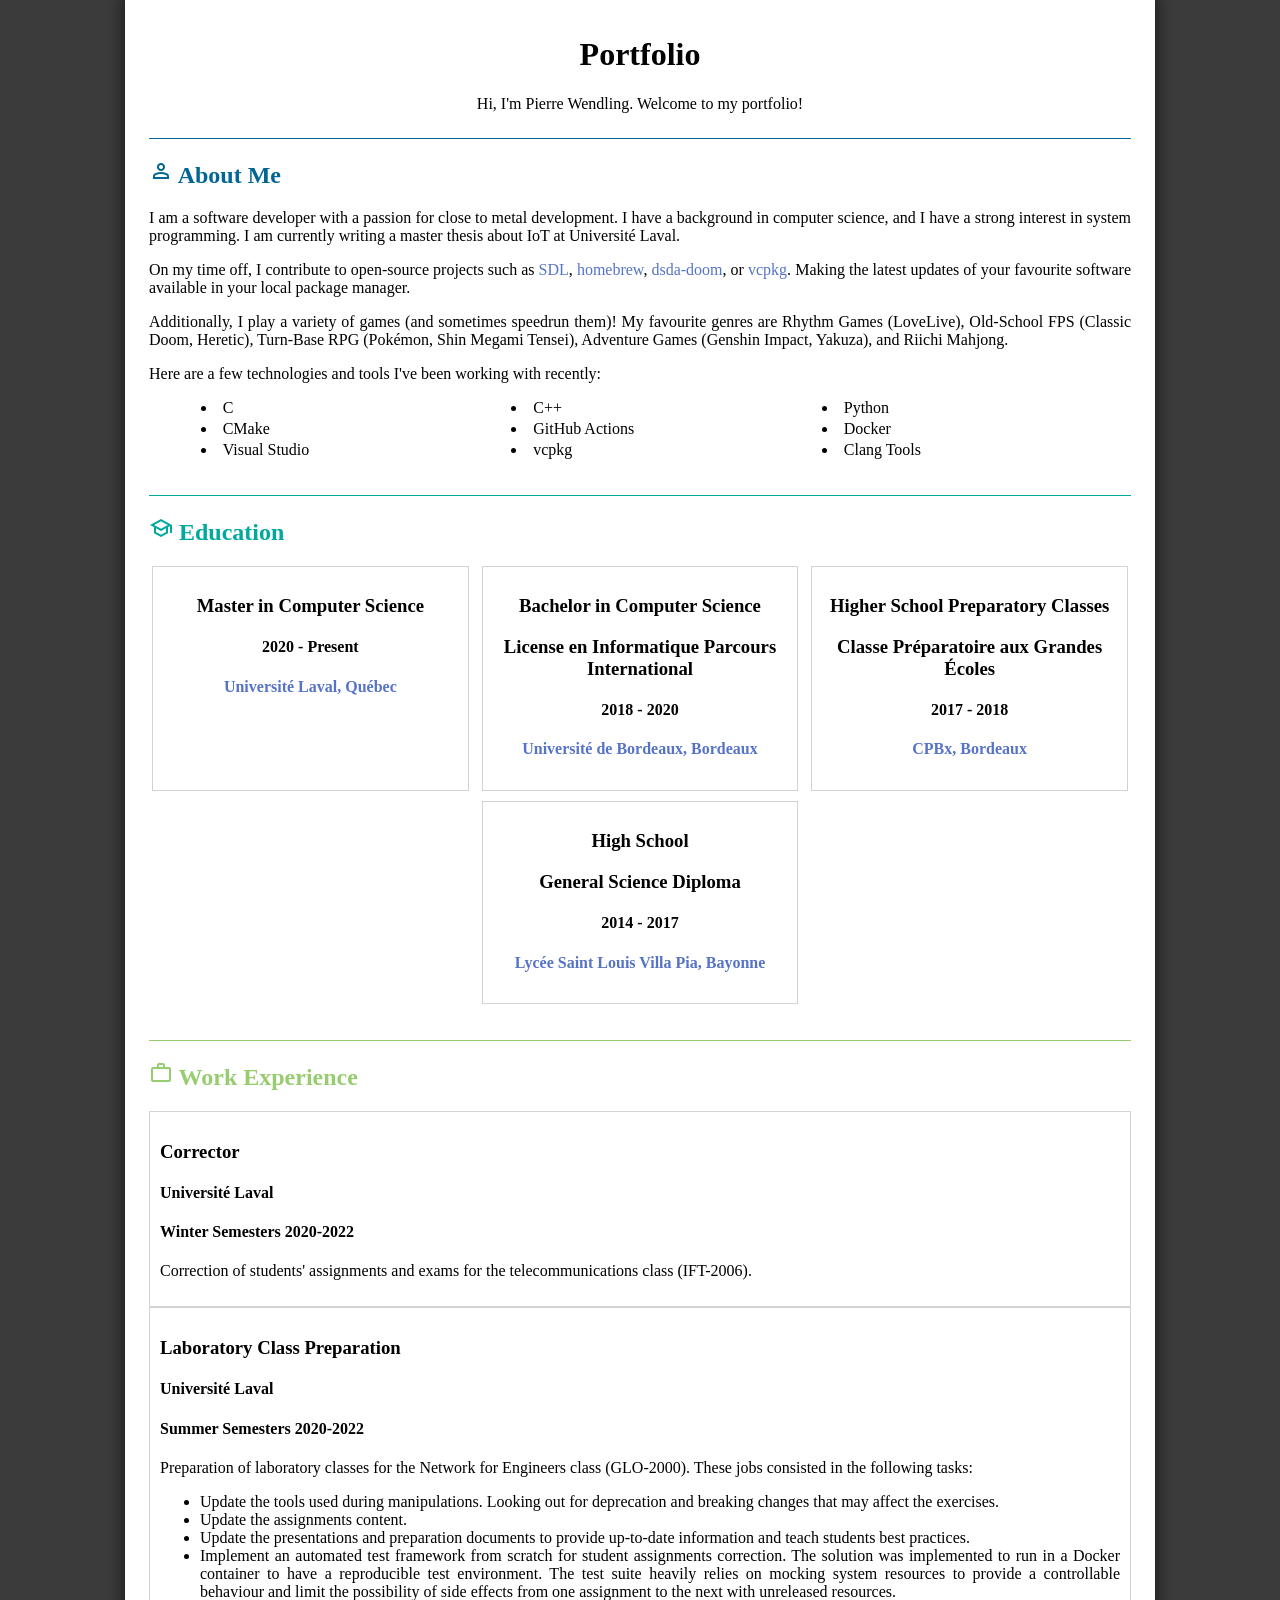
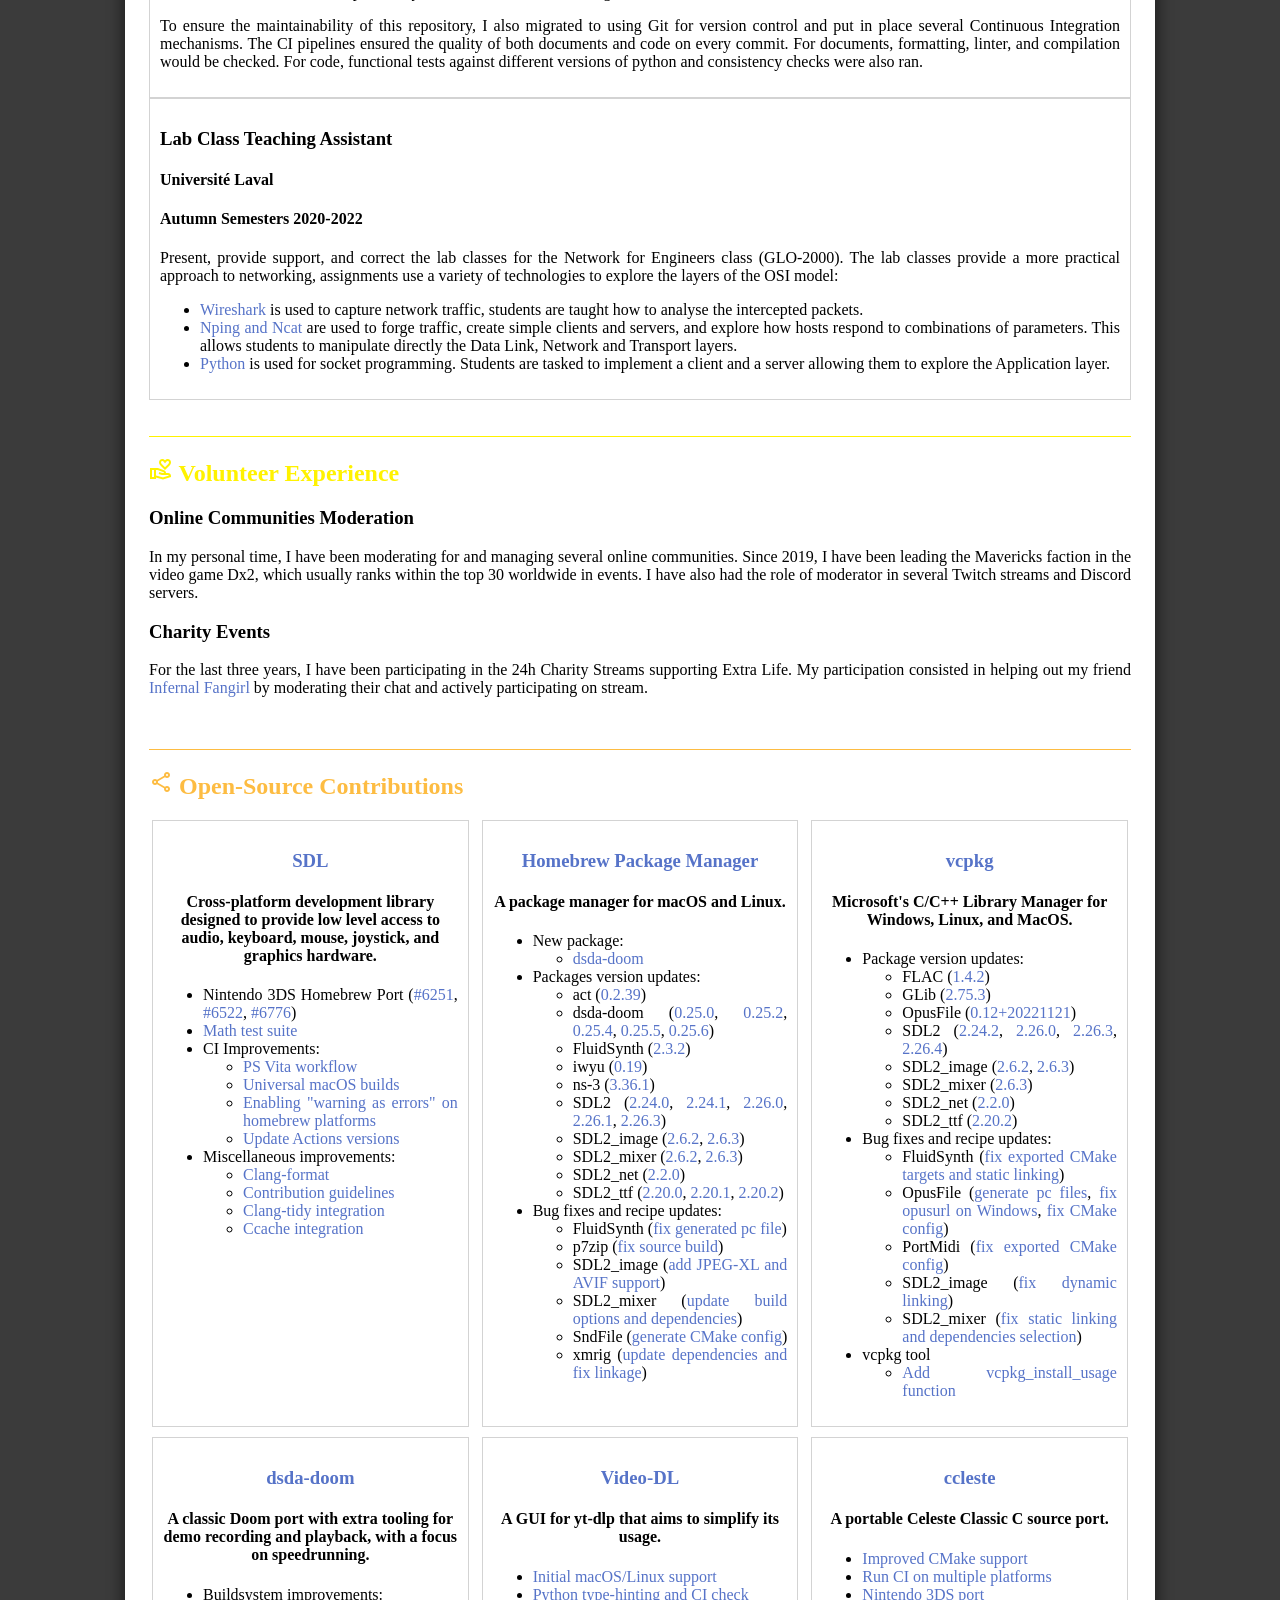
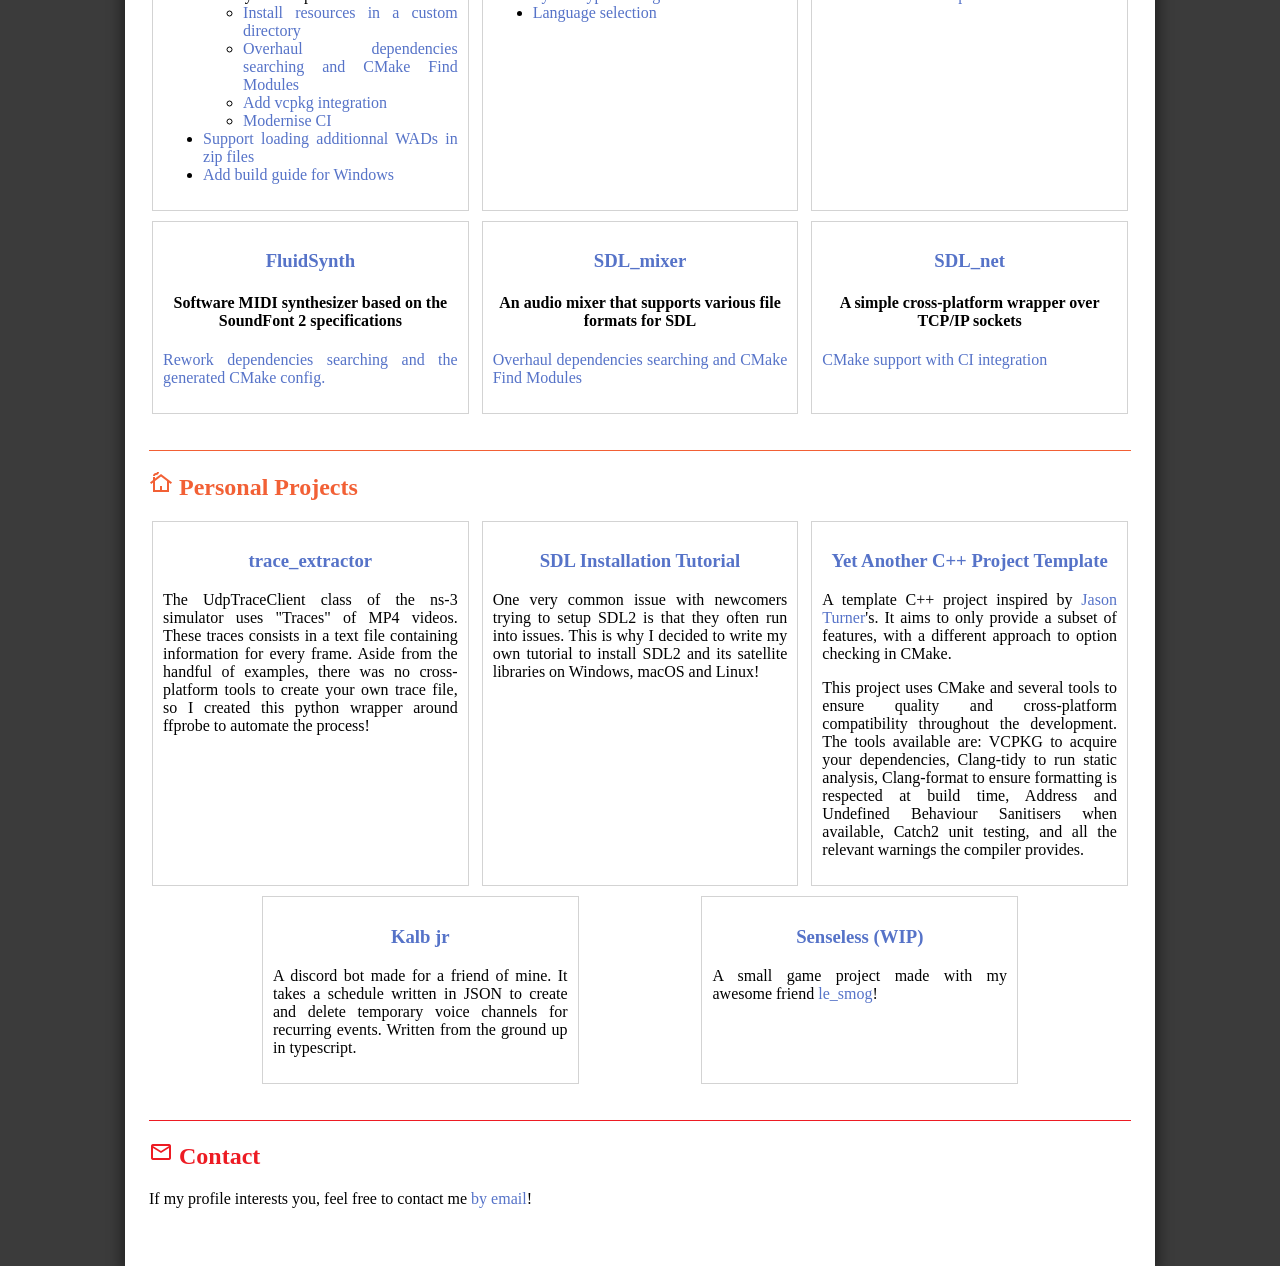
==== commit 3375a4b1: "Update contributions." ====
--- a/docs/index.html
+++ b/docs/index.html
@@ -343,6 +343,12 @@
                     >)
                   </li>
                   <li>
+                    FluidSynth (<a
+                      href="https://github.com/Homebrew/homebrew-core/pull/127347"
+                      >2.3.2</a
+                    >)
+                  </li>
+                  <li>
                     iwyu (<a
                       href="https://github.com/Homebrew/homebrew-core/pull/115014"
                       >0.19</a
@@ -449,6 +455,12 @@
                     SndFile (<a
                       href="https://github.com/Homebrew/homebrew-core/pull/123663"
                       >generate CMake config</a
+                    >)
+                  </li>
+                  <li>
+                    xmrig (<a
+                      href="https://github.com/Homebrew/homebrew-core/pull/127223"
+                      >update dependencies and fix linkage</a
                     >)
                   </li>
                 </ul>
@@ -589,13 +601,38 @@
             </h4>
             <ul>
               <li>
-                <a href="https://github.com/kraflab/dsda-doom/pull/123">
-                  Install resources in a custom directory
+                Buildsystem improvements:
+                <ul>
+                  <li>
+                    <a href="https://github.com/kraflab/dsda-doom/pull/123">
+                      Install resources in a custom directory
+                    </a>
+                  </li>
+                  <li>
+                    <a href="https://github.com/kraflab/dsda-doom/pull/262"
+                      >Overhaul dependencies searching and CMake Find Modules</a
+                    >
+                  </li>
+                  <li>
+                    <a href="https://github.com/kraflab/dsda-doom/pull/266"
+                      >Add vcpkg integration</a
+                    >
+                  </li>
+                  <li>
+                    <a href="https://github.com/kraflab/dsda-doom/pull/273"
+                      >Modernise CI</a
+                    >
+                  </li>
+                </ul>
+              </li>
+              <li>
+                <a href="https://github.com/kraflab/dsda-doom/pull/292">
+                  Support loading additionnal WADs in zip files
                 </a>
               </li>
               <li>
-                <a href="https://github.com/kraflab/dsda-doom/pull/122">
-                  Miscellaneous fixes
+                <a href="https://github.com/kraflab/dsda-doom/pull/290">
+                  Add build guide for Windows
                 </a>
               </li>
             </ul>
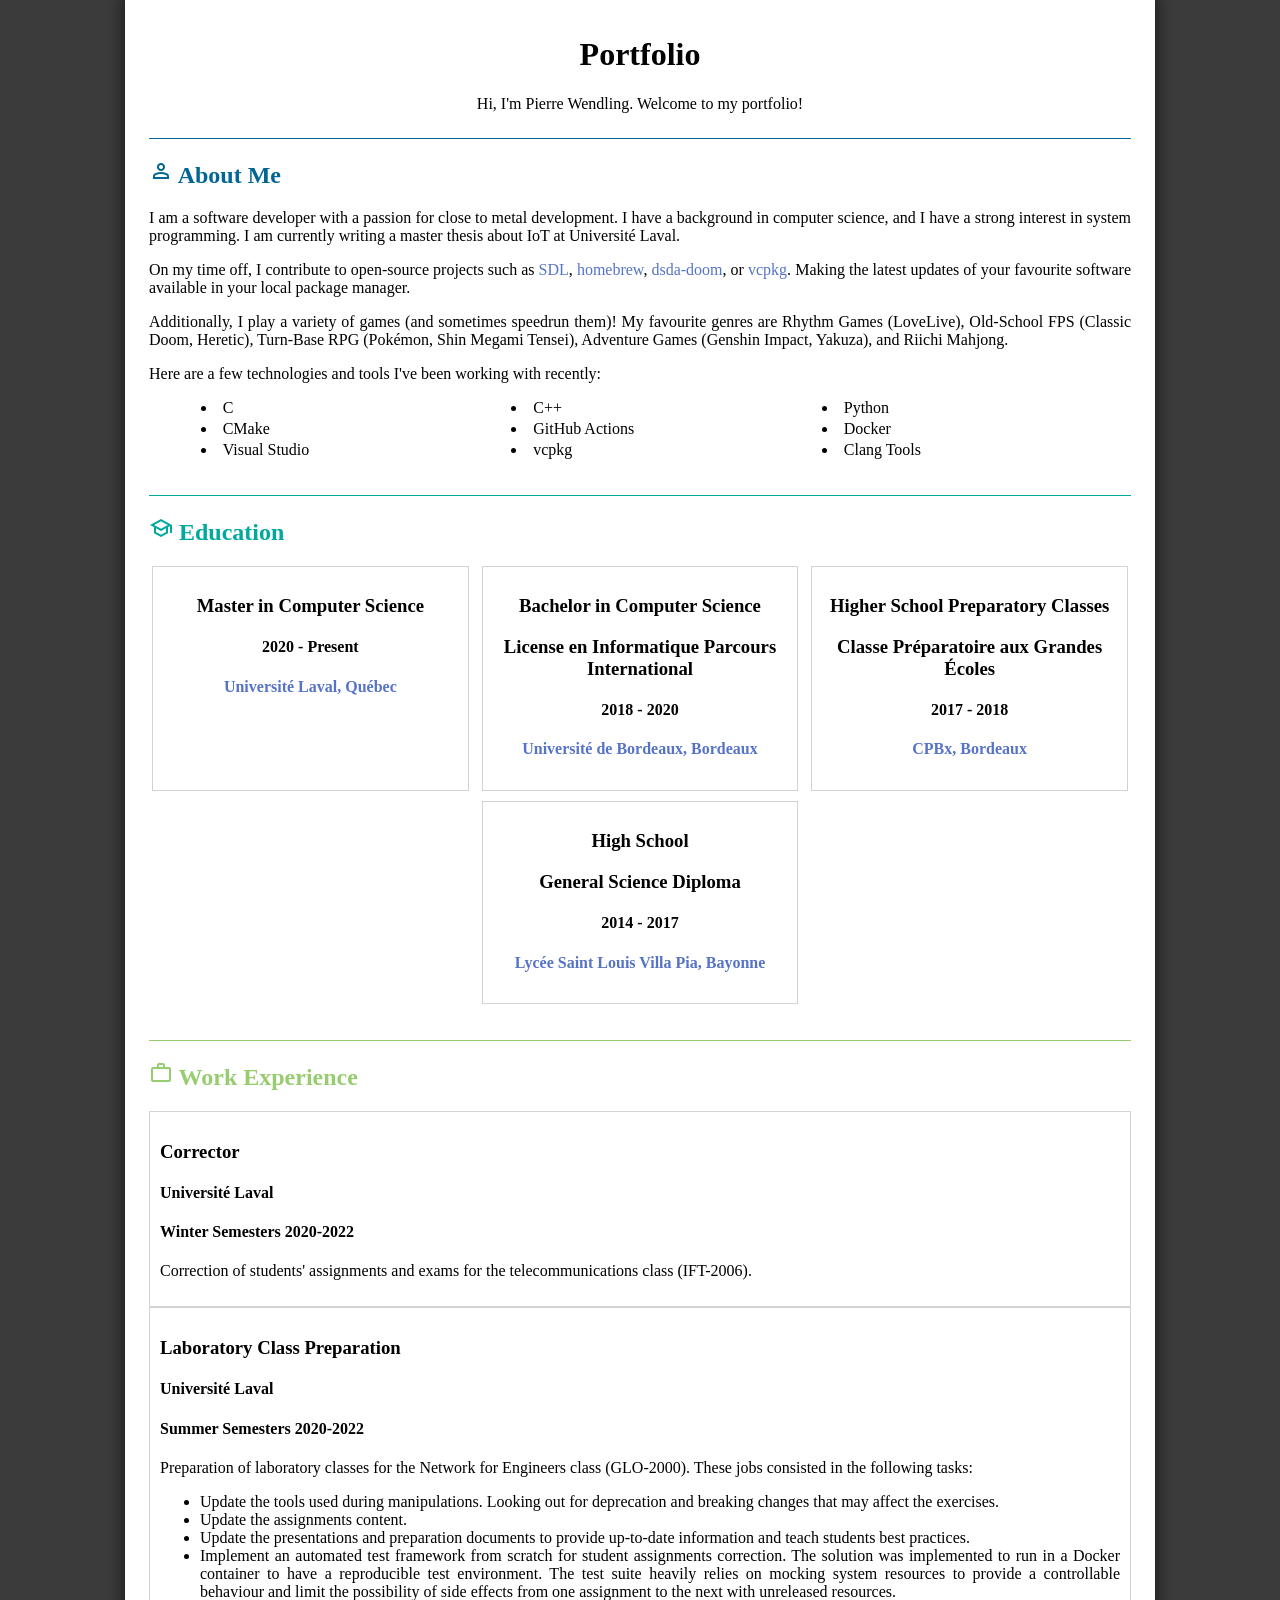
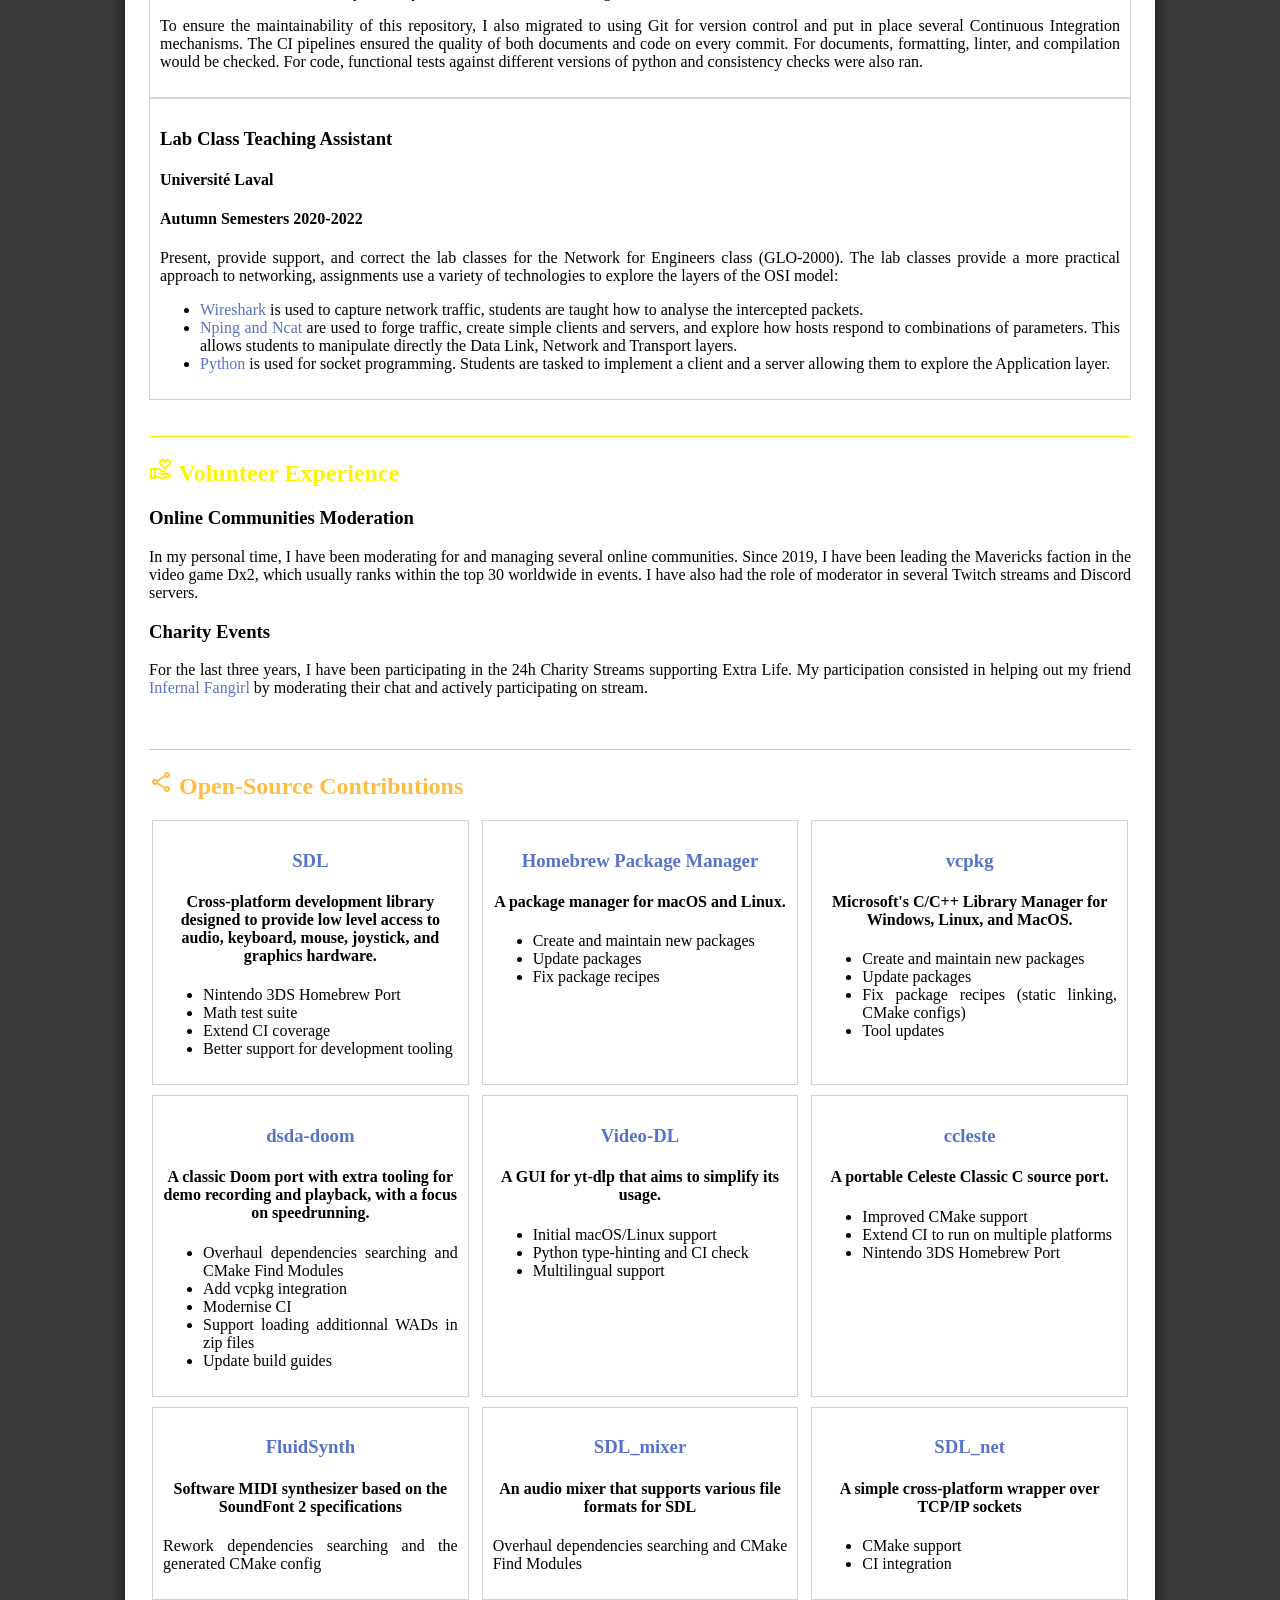
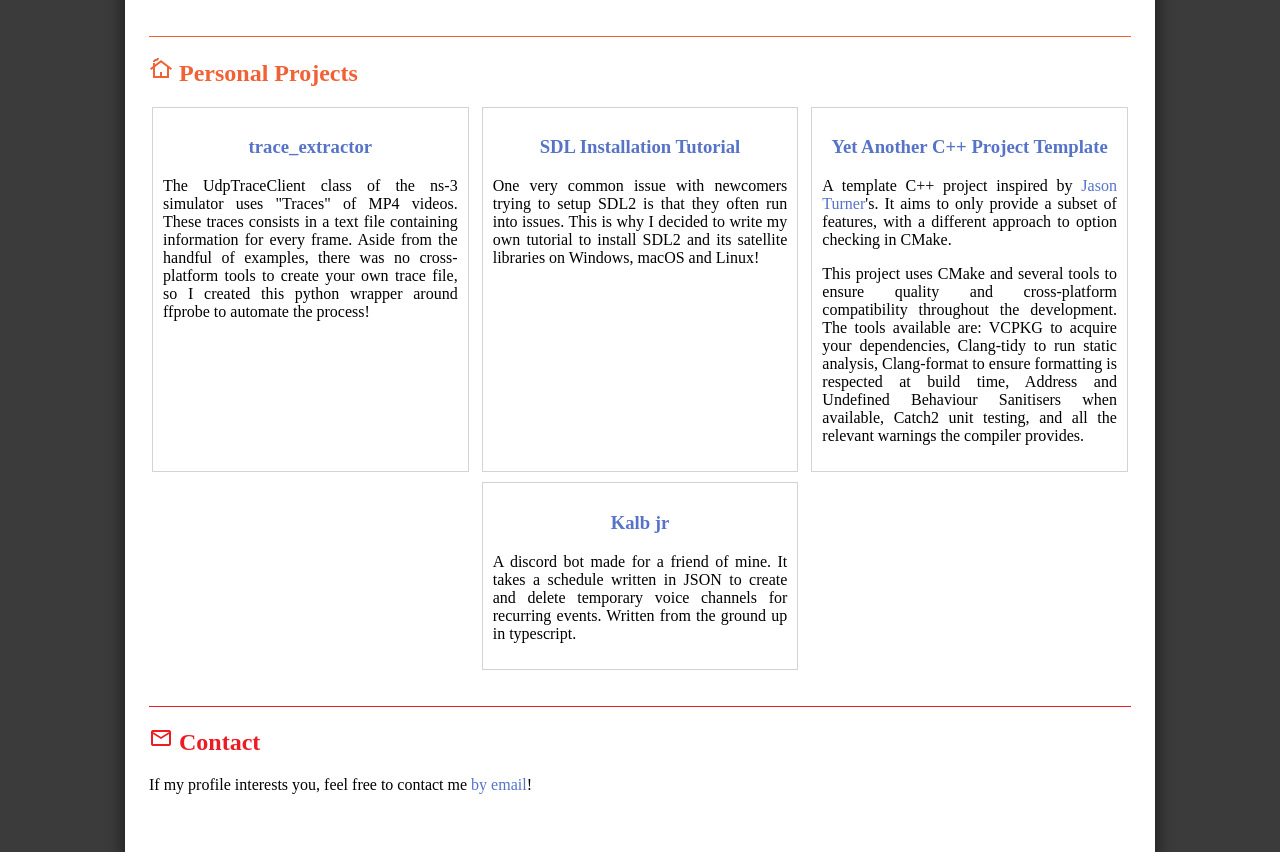
==== commit 9aa206fb: "Update contributions, remove WIP project." ====
--- a/docs/index.html
+++ b/docs/index.html
@@ -227,69 +227,10 @@
               access to audio, keyboard, mouse, joystick, and graphics hardware.
             </h4>
             <ul>
-              <li>
-                Nintendo 3DS Homebrew Port (<a
-                  href="https://github.com/libsdl-org/SDL/pull/6251"
-                  >#6251</a
-                >,
-                <a href="https://github.com/libsdl-org/SDL/pull/6522">#6522</a>,
-                <a href="https://github.com/libsdl-org/SDL/pull/6776">#6776</a>)
-              </li>
-              <li>
-                <a href="https://github.com/libsdl-org/SDL/pull/5614"
-                  >Math test suite</a
-                >
-              </li>
-              <li>
-                CI Improvements:
-                <ul>
-                  <li>
-                    <a href="https://github.com/libsdl-org/SDL/pull/4677"
-                      >PS Vita workflow</a
-                    >
-                  </li>
-                  <li>
-                    <a href="https://github.com/libsdl-org/SDL/pull/5578"
-                      >Universal macOS builds</a
-                    >
-                  </li>
-                  <li>
-                    <a href="https://github.com/libsdl-org/SDL/pull/6372"
-                      >Enabling "warning as errors" on homebrew platforms</a
-                    >
-                  </li>
-                  <li>
-                    <a href="https://github.com/libsdl-org/SDL/pull/6386"
-                      >Update Actions versions</a
-                    >
-                  </li>
-                </ul>
-              </li>
-              <li>
-                Miscellaneous improvements:
-                <ul>
-                  <li>
-                    <a href="https://github.com/libsdl-org/SDL/pull/5622"
-                      >Clang-format</a
-                    >
-                  </li>
-                  <li>
-                    <a href="https://github.com/libsdl-org/SDL/pull/5967"
-                      >Contribution guidelines</a
-                    >
-                  </li>
-                  <li>
-                    <a href="https://github.com/libsdl-org/SDL/pull/6448"
-                      >Clang-tidy integration</a
-                    >
-                  </li>
-                  <li>
-                    <a href="https://github.com/libsdl-org/SDL/pull/6523"
-                      >Ccache integration</a
-                    >
-                  </li>
-                </ul>
-              </li>
+              <li>Nintendo 3DS Homebrew Port</li>
+              <li>Math test suite</li>
+              <li>Extend CI coverage</li>
+              <li>Better support for development tooling</li>
             </ul>
           </div>
           <div class="box-content">
@@ -300,171 +241,9 @@
             </h3>
             <h4>A package manager for macOS and Linux.</h4>
             <ul>
-              <li>
-                New package:
-                <ul>
-                  <li>
-                    <a
-                      href="https://github.com/Homebrew/homebrew-core/pull/108013"
-                      >dsda-doom</a
-                    >
-                  </li>
-                </ul>
-              </li>
-              <li>
-                Packages version updates:
-                <ul>
-                  <li>
-                    act (<a
-                      href="https://github.com/Homebrew/homebrew-core/pull/120760"
-                      >0.2.39</a
-                    >)
-                  </li>
-                  <li>
-                    dsda-doom (<a
-                      href="https://github.com/Homebrew/homebrew-core/pull/118830"
-                      >0.25.0</a
-                    >,
-                    <a
-                      href="https://github.com/Homebrew/homebrew-core/pull/119159"
-                      >0.25.2</a
-                    >,
-                    <a
-                      href="https://github.com/Homebrew/homebrew-core/pull/120260"
-                      >0.25.4</a
-                    >,
-                    <a
-                      href="https://github.com/Homebrew/homebrew-core/pull/120665"
-                      >0.25.5</a
-                    >,
-                    <a
-                      href="https://github.com/Homebrew/homebrew-core/pull/120677"
-                      >0.25.6</a
-                    >)
-                  </li>
-                  <li>
-                    FluidSynth (<a
-                      href="https://github.com/Homebrew/homebrew-core/pull/127347"
-                      >2.3.2</a
-                    >)
-                  </li>
-                  <li>
-                    iwyu (<a
-                      href="https://github.com/Homebrew/homebrew-core/pull/115014"
-                      >0.19</a
-                    >)
-                  </li>
-                  <li>
-                    ns-3 (<a
-                      href="https://github.com/Homebrew/homebrew-core/pull/108075"
-                      >3.36.1</a
-                    >)
-                  </li>
-                  <li>
-                    SDL2 (<a
-                      href="https://github.com/Homebrew/homebrew-core/pull/108465"
-                      >2.24.0</a
-                    >,
-                    <a
-                      href="https://github.com/Homebrew/homebrew-core/pull/112374"
-                      >2.24.1</a
-                    >,
-                    <a
-                      href="https://github.com/Homebrew/homebrew-core/pull/116395"
-                      >2.26.0</a
-                    >,
-                    <a
-                      href="https://github.com/Homebrew/homebrew-core/pull/117110"
-                      >2.26.1</a
-                    >,
-                    <a
-                      href="https://github.com/Homebrew/homebrew-core/pull/122482"
-                      >2.26.3</a
-                    >)
-                  </li>
-                  <li>
-                    SDL2_image (<a
-                      href="https://github.com/Homebrew/homebrew-core/pull/108467"
-                      >2.6.2</a
-                    >,
-                    <a
-                      href="https://github.com/Homebrew/homebrew-core/pull/122489"
-                      >2.6.3</a
-                    >)
-                  </li>
-                  <li>
-                    SDL2_mixer (<a
-                      href="https://github.com/Homebrew/homebrew-core/pull/108468"
-                      >2.6.2</a
-                    >,
-                    <a
-                      href="https://github.com/Homebrew/homebrew-core/pull/122500"
-                      >2.6.3</a
-                    >)
-                  </li>
-                  <li>
-                    SDL2_net (<a
-                      href="https://github.com/Homebrew/homebrew-core/pull/108470"
-                      >2.2.0</a
-                    >)
-                  </li>
-                  <li>
-                    SDL2_ttf (<a
-                      href="https://github.com/Homebrew/homebrew-core/pull/105917"
-                      >2.20.0</a
-                    >,
-                    <a
-                      href="https://github.com/Homebrew/homebrew-core/pull/108466"
-                      >2.20.1</a
-                    >,
-                    <a
-                      href="https://github.com/Homebrew/homebrew-core/pull/122505"
-                      >2.20.2</a
-                    >)
-                  </li>
-                </ul>
-              </li>
-              <li>
-                Bug fixes and recipe updates:
-                <ul>
-                  <li>
-                    FluidSynth (<a
-                      href="https://github.com/Homebrew/homebrew-core/pull/126004"
-                      >fix generated pc file</a
-                    >)
-                  </li>
-                  <li>
-                    p7zip (<a
-                      href="https://github.com/Homebrew/homebrew-core/pull/124758"
-                      >fix source build</a
-                    >)
-                  </li>
-                  <li>
-                    SDL2_image (<a
-                      href="https://github.com/Homebrew/homebrew-core/pull/118211"
-                      >add JPEG-XL and AVIF support</a
-                    >)
-                  </li>
-                  <li>
-                    SDL2_mixer (<a
-                      href="https://github.com/Homebrew/homebrew-core/pull/123028"
-                      >update build options and dependencies</a
-                    >)
-                  </li>
-                  <li>
-                    SndFile (<a
-                      href="https://github.com/Homebrew/homebrew-core/pull/123663"
-                      >generate CMake config</a
-                    >)
-                  </li>
-                  <li>
-                    xmrig (<a
-                      href="https://github.com/Homebrew/homebrew-core/pull/127223"
-                      >update dependencies and fix linkage</a
-                    >)
-                  </li>
-                </ul>
-              </li>
+              <li>Create and maintain new packages</li>
+              <li>Update packages</li>
+              <li>Fix package recipes</li>
             </ul>
           </div>
           <div class="box-content">
@@ -473,122 +252,10 @@
               Microsoft's C/C++ Library Manager for Windows, Linux, and MacOS.
             </h4>
             <ul>
-              <li>
-                Package version updates:
-                <ul>
-                  <li>
-                    FLAC (<a
-                      href="https://github.com/microsoft/vcpkg/pull/29584"
-                      >1.4.2</a
-                    >)
-                  </li>
-                  <li>
-                    GLib (<a
-                      href="https://github.com/microsoft/vcpkg/pull/29644"
-                      >2.75.3</a
-                    >)
-                  </li>
-                  <li>
-                    OpusFile (<a
-                      href="https://github.com/microsoft/vcpkg/pull/29603"
-                      >0.12+20221121</a
-                    >)
-                  </li>
-                  <li>
-                    SDL2 (<a
-                      href="https://github.com/microsoft/vcpkg/pull/27591"
-                      >2.24.2</a
-                    >,
-                    <a href="https://github.com/microsoft/vcpkg/pull/27947"
-                      >2.26.0</a
-                    >,
-                    <a href="https://github.com/microsoft/vcpkg/pull/29484"
-                      >2.26.3</a
-                    >,
-                    <a href="https://github.com/microsoft/vcpkg/pull/30054"
-                      >2.26.4</a
-                    >)
-                  </li>
-                  <li>
-                    SDL2_image (<a
-                      href="https://github.com/microsoft/vcpkg/pull/27627"
-                      >2.6.2</a
-                    >,
-                    <a href="https://github.com/microsoft/vcpkg/pull/29485"
-                      >2.6.3</a
-                    >)
-                  </li>
-                  <li>
-                    SDL2_mixer (<a
-                      href="https://github.com/microsoft/vcpkg/pull/29487"
-                      >2.6.3</a
-                    >)
-                  </li>
-                  <li>
-                    SDL2_net (<a
-                      href="https://github.com/microsoft/vcpkg/pull/27459"
-                      >2.2.0</a
-                    >)
-                  </li>
-                  <li>
-                    SDL2_ttf (<a
-                      href="https://github.com/microsoft/vcpkg/pull/29488"
-                      >2.20.2</a
-                    >)
-                  </li>
-                </ul>
-              </li>
-              <li>
-                Bug fixes and recipe updates:
-                <ul>
-                  <li>
-                    FluidSynth (<a
-                      href="https://github.com/microsoft/vcpkg/pull/29636"
-                      >fix exported CMake targets and static linking</a
-                    >)
-                  </li>
-                  <li>
-                    OpusFile (<a
-                      href="https://github.com/microsoft/vcpkg/pull/29511"
-                      >generate pc files</a
-                    >,
-                    <a href="https://github.com/microsoft/vcpkg/pull/29603"
-                      >fix opusurl on Windows</a
-                    >,
-                    <a href="https://github.com/microsoft/vcpkg/pull/29640"
-                      >fix CMake config</a
-                    >)
-                  </li>
-                  <li>
-                    PortMidi (<a
-                      href="https://github.com/microsoft/vcpkg/pull/30265"
-                      >fix exported CMake config</a
-                    >)
-                  </li>
-                  <li>
-                    SDL2_image (<a
-                      href="https://github.com/microsoft/vcpkg/pull/28137"
-                      >fix dynamic linking</a
-                    >)
-                  </li>
-                  <li>
-                    SDL2_mixer (<a
-                      href="https://github.com/microsoft/vcpkg/pull/29681"
-                      >fix static linking and dependencies selection</a
-                    >)
-                  </li>
-                </ul>
-              </li>
-              <li>
-                vcpkg tool
-                <ul>
-                  <li>
-                    <a href="https://github.com/microsoft/vcpkg/pull/30275"
-                      >Add vcpkg_install_usage function</a
-                    >
-                  </li>
-                </ul>
-              </li>
+              <li>Create and maintain new packages</li>
+              <li>Update packages</li>
+              <li>Fix package recipes (static linking, CMake configs)</li>
+              <li>Tool updates</li>
             </ul>
           </div>
           <div class="box-content">
@@ -600,41 +267,11 @@
               playback, with a focus on speedrunning.
             </h4>
             <ul>
-              <li>
-                Buildsystem improvements:
-                <ul>
-                  <li>
-                    <a href="https://github.com/kraflab/dsda-doom/pull/123">
-                      Install resources in a custom directory
-                    </a>
-                  </li>
-                  <li>
-                    <a href="https://github.com/kraflab/dsda-doom/pull/262"
-                      >Overhaul dependencies searching and CMake Find Modules</a
-                    >
-                  </li>
-                  <li>
-                    <a href="https://github.com/kraflab/dsda-doom/pull/266"
-                      >Add vcpkg integration</a
-                    >
-                  </li>
-                  <li>
-                    <a href="https://github.com/kraflab/dsda-doom/pull/273"
-                      >Modernise CI</a
-                    >
-                  </li>
-                </ul>
-              </li>
-              <li>
-                <a href="https://github.com/kraflab/dsda-doom/pull/292">
-                  Support loading additionnal WADs in zip files
-                </a>
-              </li>
-              <li>
-                <a href="https://github.com/kraflab/dsda-doom/pull/290">
-                  Add build guide for Windows
-                </a>
-              </li>
+              <li>Overhaul dependencies searching and CMake Find Modules</li>
+              <li>Add vcpkg integration</li>
+              <li>Modernise CI</li>
+              <li>Support loading additionnal WADs in zip files</li>
+              <li>Update build guides</li>
             </ul>
           </div>
           <div class="box-content">
@@ -643,21 +280,9 @@
             </h3>
             <h4>A GUI for yt-dlp that aims to simplify its usage.</h4>
             <ul>
-              <li>
-                <a href="https://github.com/Kenshin9977/video-dl/pull/1">
-                  Initial macOS/Linux support
-                </a>
-              </li>
-              <li>
-                <a href="https://github.com/Kenshin9977/video-dl/pull/4">
-                  Python type-hinting and CI check
-                </a>
-              </li>
-              <li>
-                <a href="https://github.com/Kenshin9977/video-dl/pull/5">
-                  Language selection
-                </a>
-              </li>
+              <li>Initial macOS/Linux support</li>
+              <li>Python type-hinting and CI check</li>
+              <li>Multilingual support</li>
             </ul>
           </div>
           <div class="box-content">
@@ -666,21 +291,9 @@
             </h3>
             <h4>A portable Celeste Classic C source port.</h4>
             <ul>
-              <li>
-                <a href="https://github.com/ngagesdk/ccleste/pull/7">
-                  Improved CMake support
-                </a>
-              </li>
-              <li>
-                <a href="https://github.com/ngagesdk/ccleste/pull/9">
-                  Run CI on multiple platforms
-                </a>
-              </li>
-              <li>
-                <a href="https://github.com/ngagesdk/ccleste/pull/10">
-                  Nintendo 3DS port
-                </a>
-              </li>
+              <li>Improved CMake support</li>
+              <li>Extend CI to run on multiple platforms</li>
+              <li>Nintendo 3DS Homebrew Port</li>
             </ul>
           </div>
           <div class="box-content">
@@ -690,31 +303,22 @@
             <h4>
               Software MIDI synthesizer based on the SoundFont 2 specifications
             </h4>
-            <p>
-              <a href="https://github.com/FluidSynth/fluidsynth/pull/1211">
-                Rework dependencies searching and the generated CMake config.
-              </a>
-            </p>
+            <p>Rework dependencies searching and the generated CMake config</p>
           </div>
           <div class="box-content">
             <h3>
               <a href="https://github.com/libsdl-org/SDL_mixer">SDL_mixer</a>
             </h3>
             <h4>An audio mixer that supports various file formats for SDL</h4>
-            <p>
-              <a href="https://github.com/libsdl-org/SDL_mixer/pull/504">
-                Overhaul dependencies searching and CMake Find Modules
-              </a>
-            </p>
+            <p>Overhaul dependencies searching and CMake Find Modules</p>
           </div>
           <div class="box-content">
             <h3><a href="https://github.com/libsdl-org/SDL_net">SDL_net</a></h3>
             <h4>A simple cross-platform wrapper over TCP/IP sockets</h4>
-            <p>
-              <a href="https://github.com/libsdl-org/SDL_net/pull/48">
-                CMake support with CI integration
-              </a>
-            </p>
+            <ul>
+              <li>CMake support</li>
+              <li>CI integration</li>
+            </ul>
           </div>
         </div>
       </div>
@@ -790,17 +394,6 @@
               recurring events. Written from the ground up in typescript.
             </p>
           </div>
-          <div class="box-content">
-            <h3>
-              <a href="https://github.com/FtZPetruska/Senseless"
-                >Senseless (WIP)</a
-              >
-            </h3>
-            <p>
-              A small game project made with my awesome friend
-              <a href="https://github.com/le-smog">le_smog</a>!
-            </p>
-          </div>
         </div>
       </div>
       <div class="category">
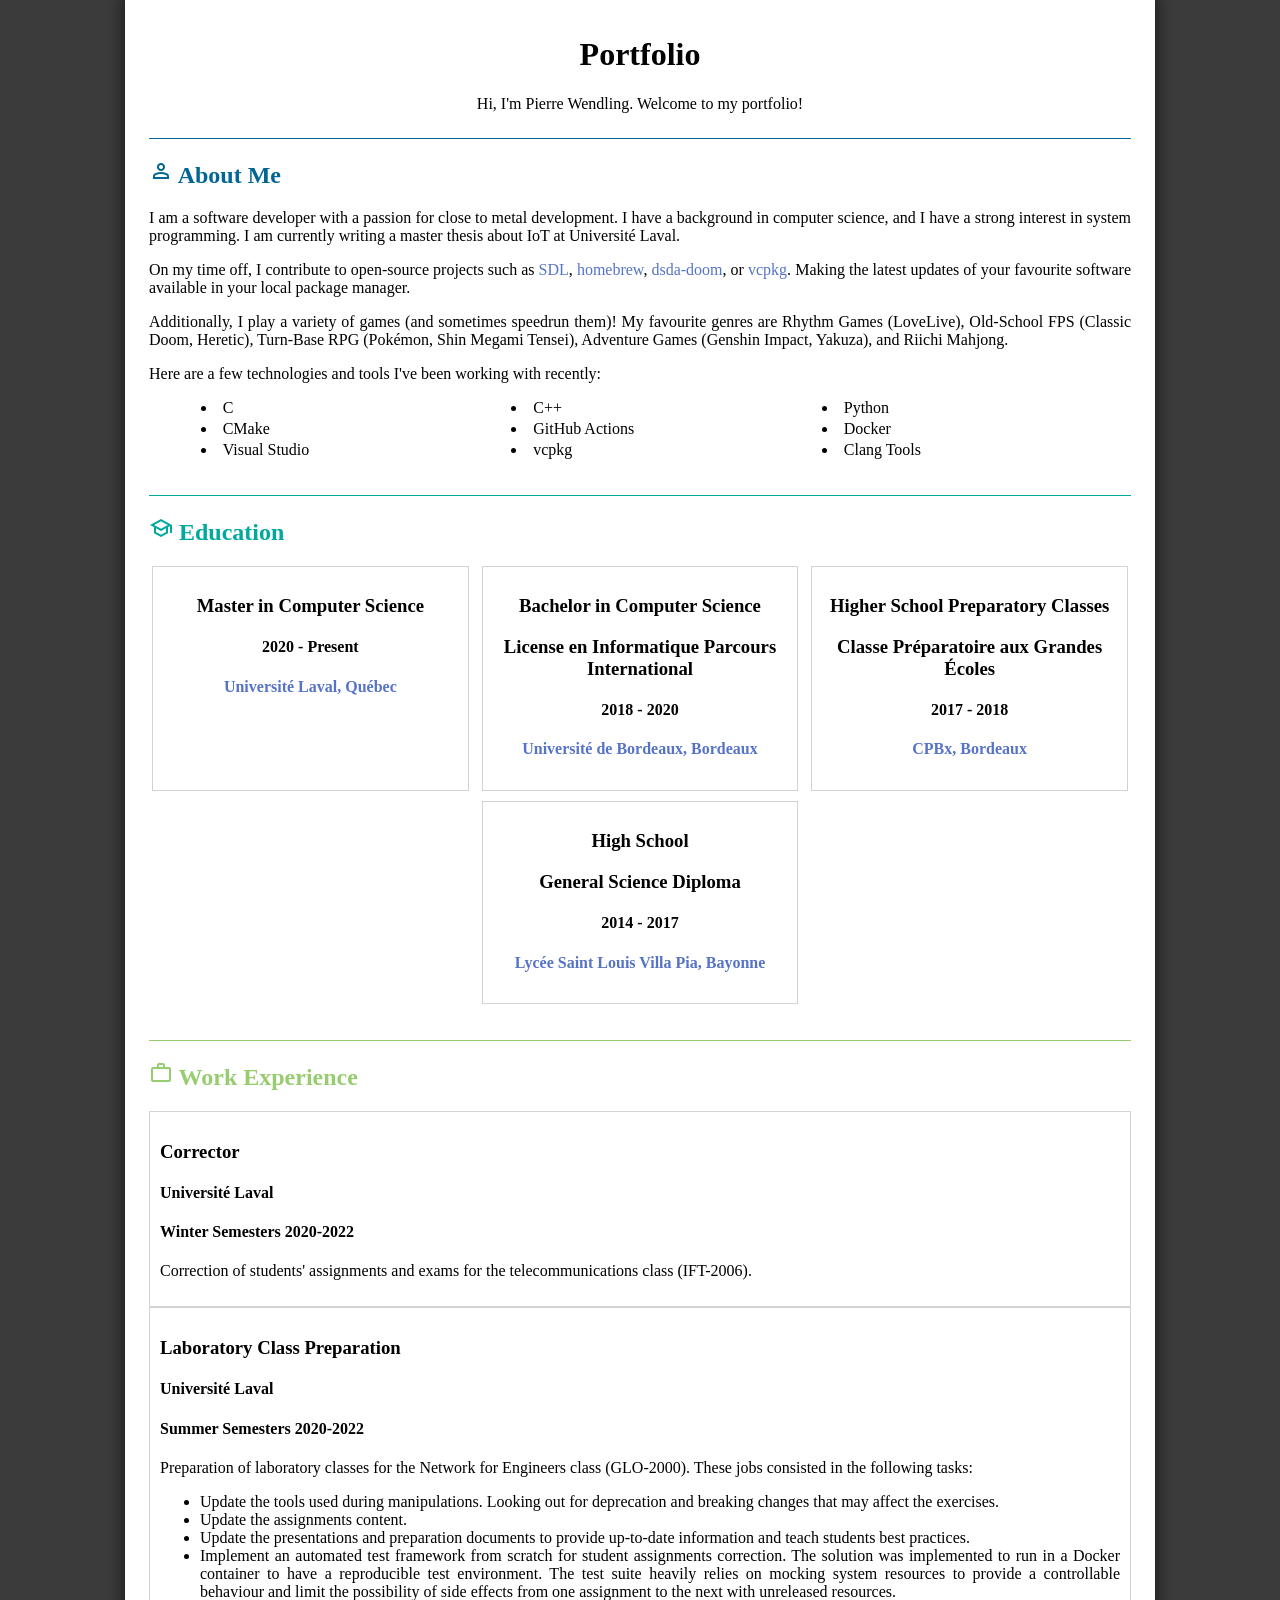
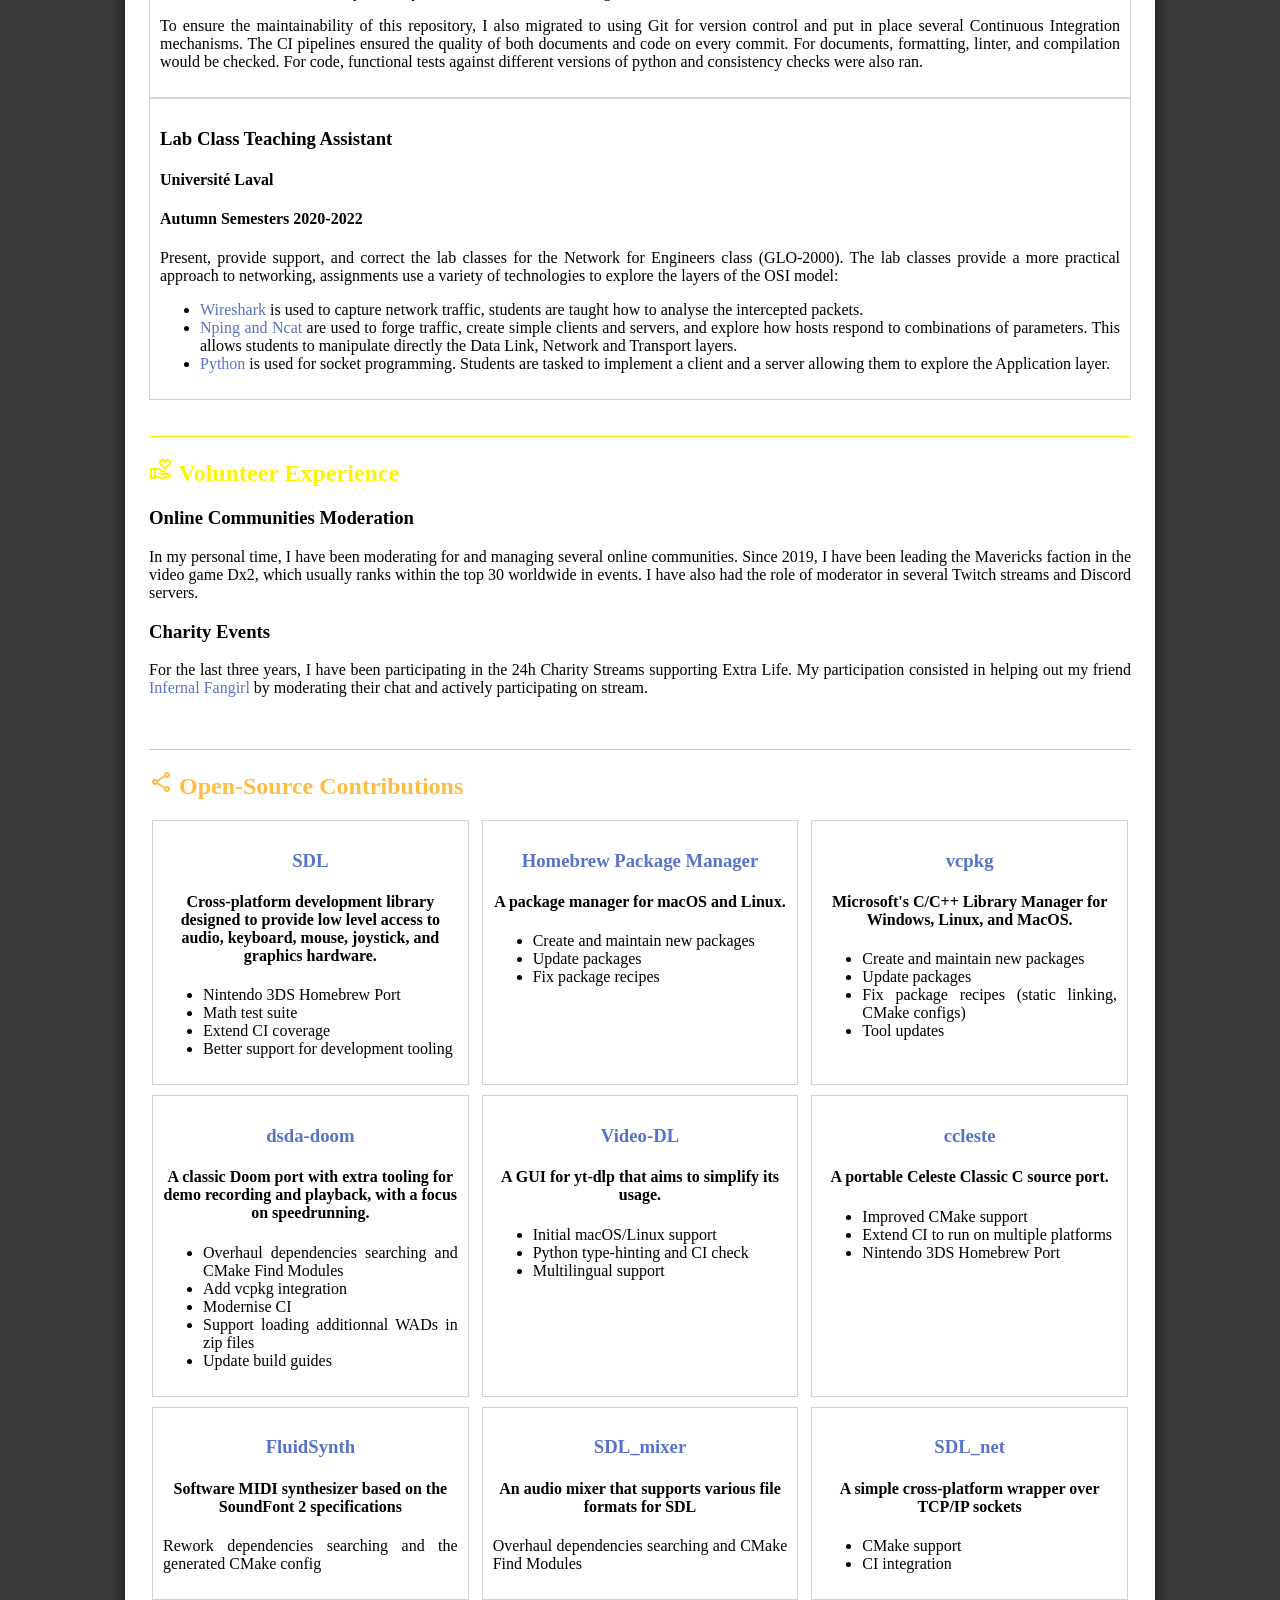
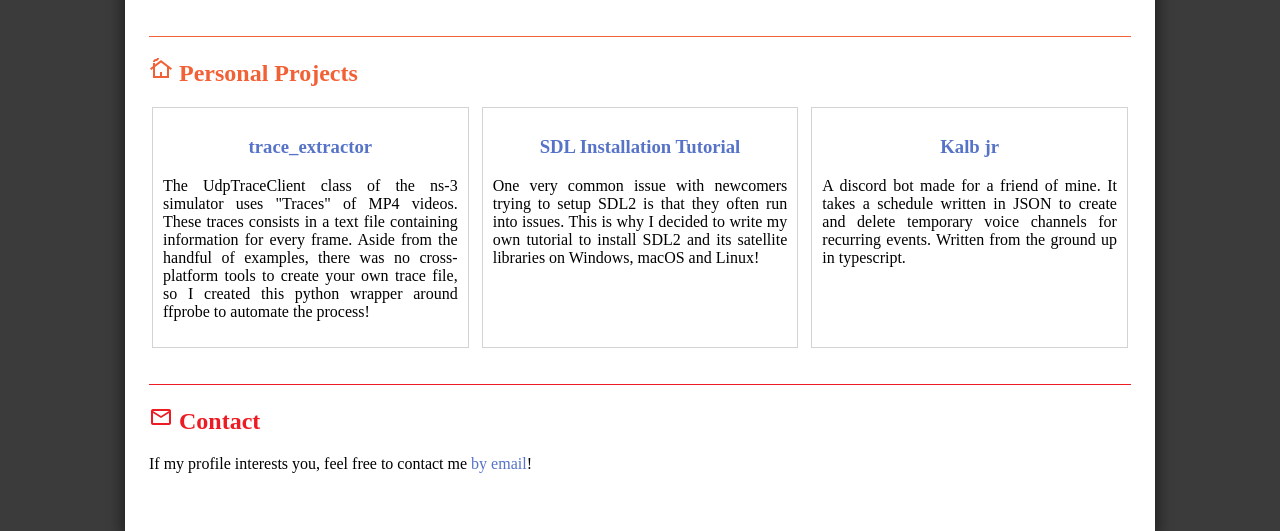
==== commit 5c9f6cc5: "Remove the dead CMake project template." ====
--- a/docs/index.html
+++ b/docs/index.html
@@ -360,32 +360,6 @@
           </div>
           <div class="box-content">
             <h3>
-              <a
-                href="https://github.com/FtZPetruska/Yet-Another-cpp-Project-Template"
-                >Yet Another C++ Project Template</a
-              >
-            </h3>
-            <p>
-              A template C++ project inspired by
-              <a
-                href="https://github.com/cpp-best-practices/gui_starter_template"
-                >Jason Turner</a
-              >'s. It aims to only provide a subset of features, with a
-              different approach to option checking in CMake.
-            </p>
-
-            <p>
-              This project uses CMake and several tools to ensure quality and
-              cross-platform compatibility throughout the development. The tools
-              available are: VCPKG to acquire your dependencies, Clang-tidy to
-              run static analysis, Clang-format to ensure formatting is
-              respected at build time, Address and Undefined Behaviour
-              Sanitisers when available, Catch2 unit testing, and all the
-              relevant warnings the compiler provides.
-            </p>
-          </div>
-          <div class="box-content">
-            <h3>
               <a href="https://github.com/FtZPetruska/Kalb-jr">Kalb jr</a>
             </h3>
             <p>
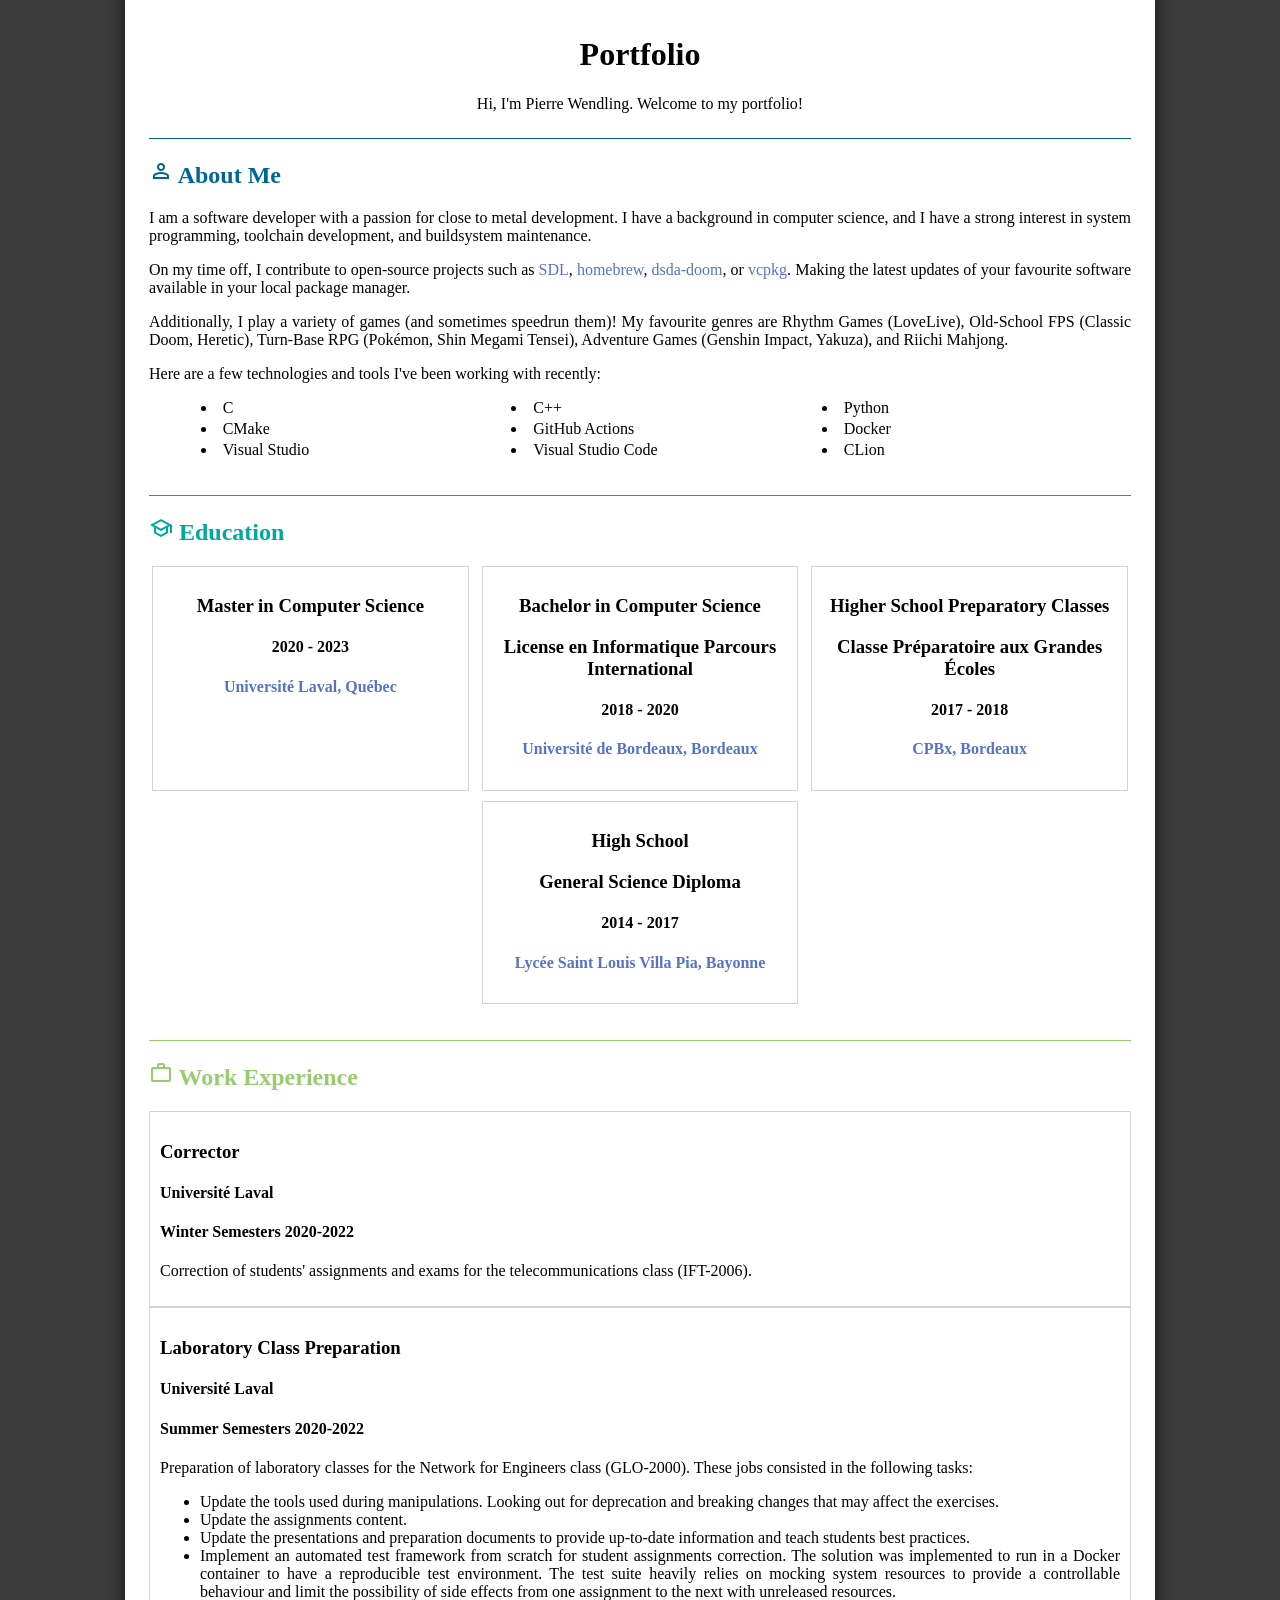
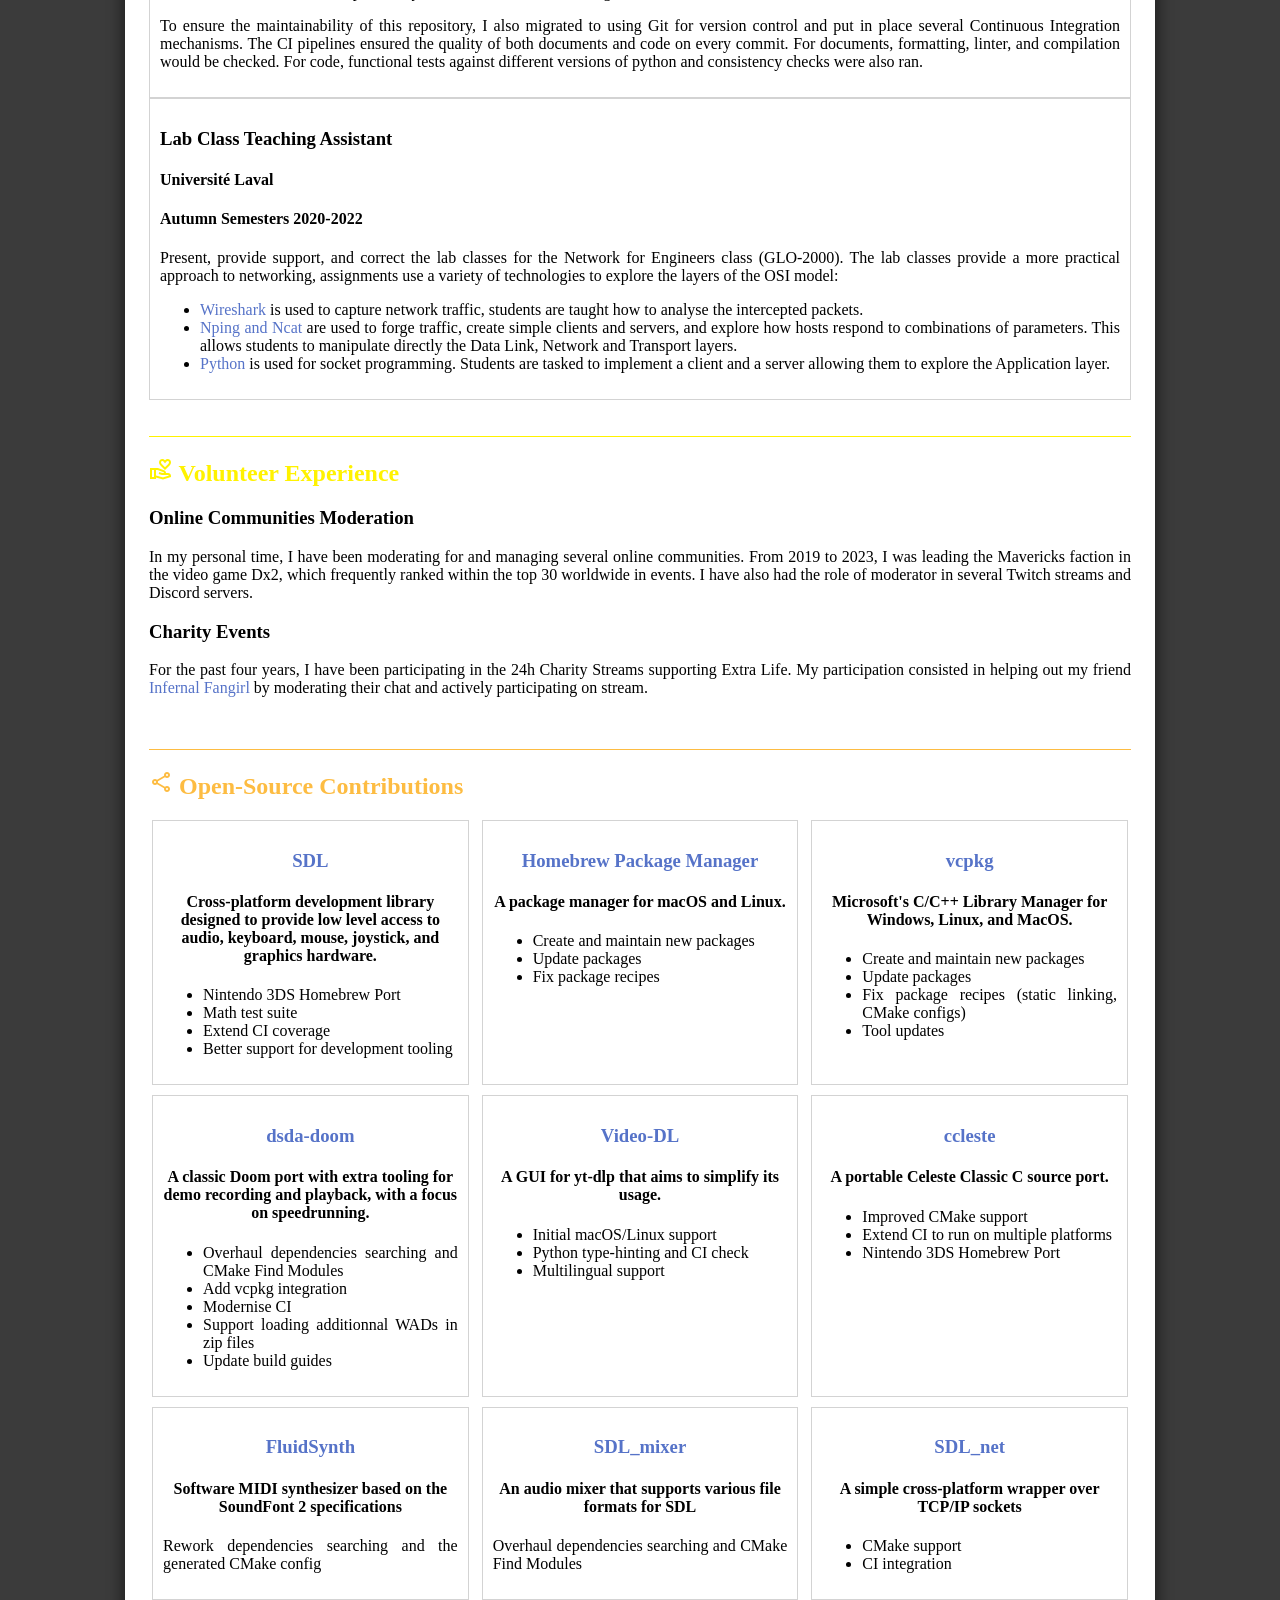
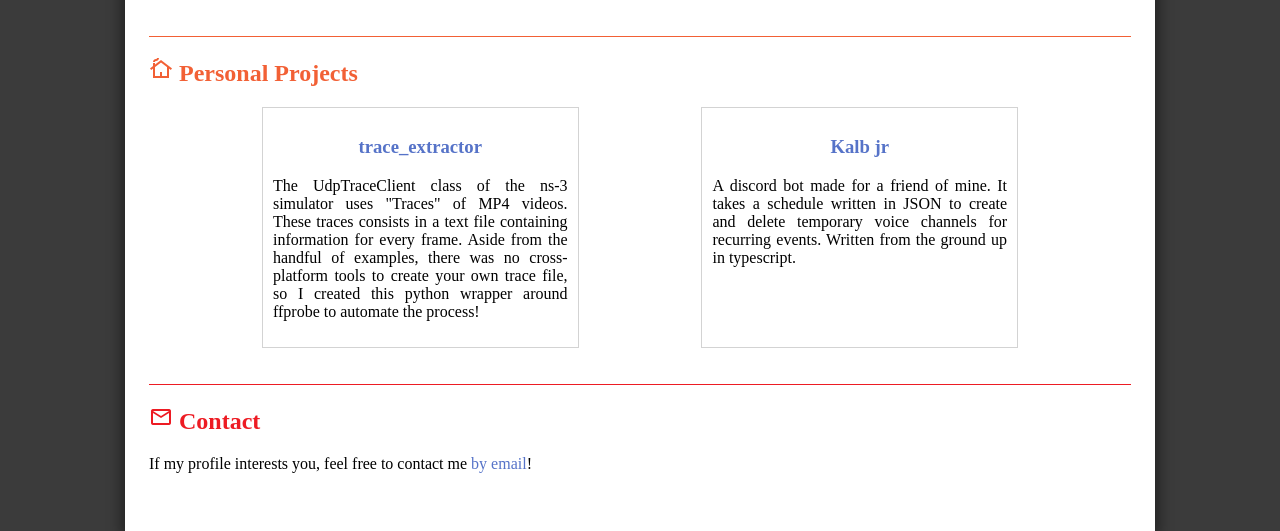
==== commit 6c01108a: "Remove dead projects, update dates and wording." ====
--- a/docs/index.html
+++ b/docs/index.html
@@ -23,8 +23,8 @@
         <p>
           I am a software developer with a passion for close to metal
           development. I have a background in computer science, and I have a
-          strong interest in system programming. I am currently writing a master
-          thesis about IoT at Université Laval.
+          strong interest in system programming, toolchain development, and
+          buildsystem maintenance.
         </p>
         <p>
           On my time off, I contribute to open-source projects such as
@@ -51,8 +51,8 @@
           <li>GitHub Actions</li>
           <li>Docker</li>
           <li>Visual Studio</li>
-          <li>vcpkg</li>
-          <li>Clang Tools</li>
+          <li>Visual Studio Code</li>
+          <li>CLion</li>
         </div>
       </div>
 
@@ -64,7 +64,7 @@
         <div class="box">
           <div class="box-content">
             <h3>Master in Computer Science</h3>
-            <h4>2020 - Present</h4>
+            <h4>2020 - 2023</h4>
             <h4><a href="https://ulaval.ca">Université Laval, Québec</a></h4>
           </div>
           <div class="box-content">
@@ -195,16 +195,16 @@
 
         <p>
           In my personal time, I have been moderating for and managing several
-          online communities. Since 2019, I have been leading the Mavericks
-          faction in the video game Dx2, which usually ranks within the top 30
-          worldwide in events. I have also had the role of moderator in several
-          Twitch streams and Discord servers.
+          online communities. From 2019 to 2023, I was leading the Mavericks
+          faction in the video game Dx2, which frequently ranked within the top
+          30 worldwide in events. I have also had the role of moderator in
+          several Twitch streams and Discord servers.
         </p>
 
         <h3>Charity Events</h3>
 
         <p>
-          For the last three years, I have been participating in the 24h Charity
+          For the past four years, I have been participating in the 24h Charity
           Streams supporting Extra Life. My participation consisted in helping
           out my friend
           <a href="https://www.twitch.tv/infernal_fangirl">Infernal Fangirl</a>
@@ -347,19 +347,6 @@
           </div>
           <div class="box-content">
             <h3>
-              <a href="https://ftzpetruska.github.io/SDL_tutorial/"
-                >SDL Installation Tutorial</a
-              >
-            </h3>
-            <p>
-              One very common issue with newcomers trying to setup SDL2 is that
-              they often run into issues. This is why I decided to write my own
-              tutorial to install SDL2 and its satellite libraries on Windows,
-              macOS and Linux!
-            </p>
-          </div>
-          <div class="box-content">
-            <h3>
               <a href="https://github.com/FtZPetruska/Kalb-jr">Kalb jr</a>
             </h3>
             <p>
